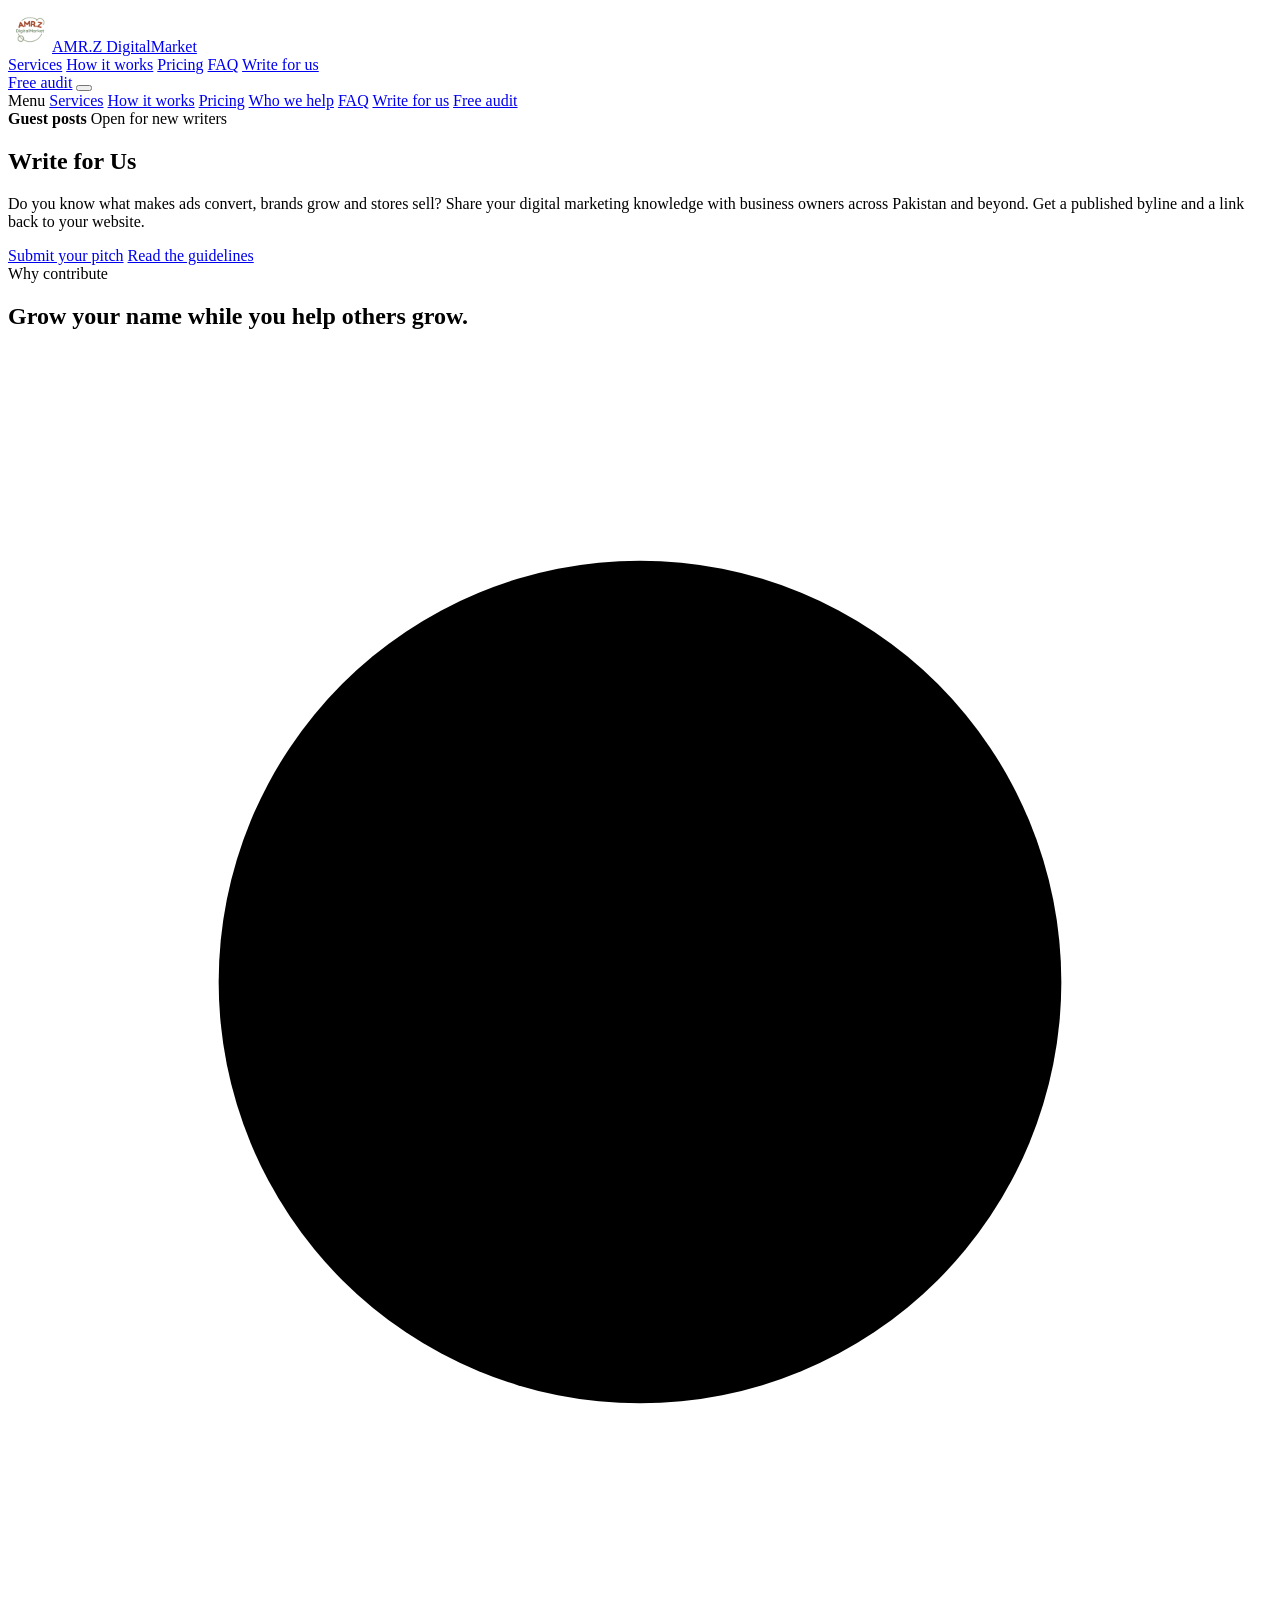
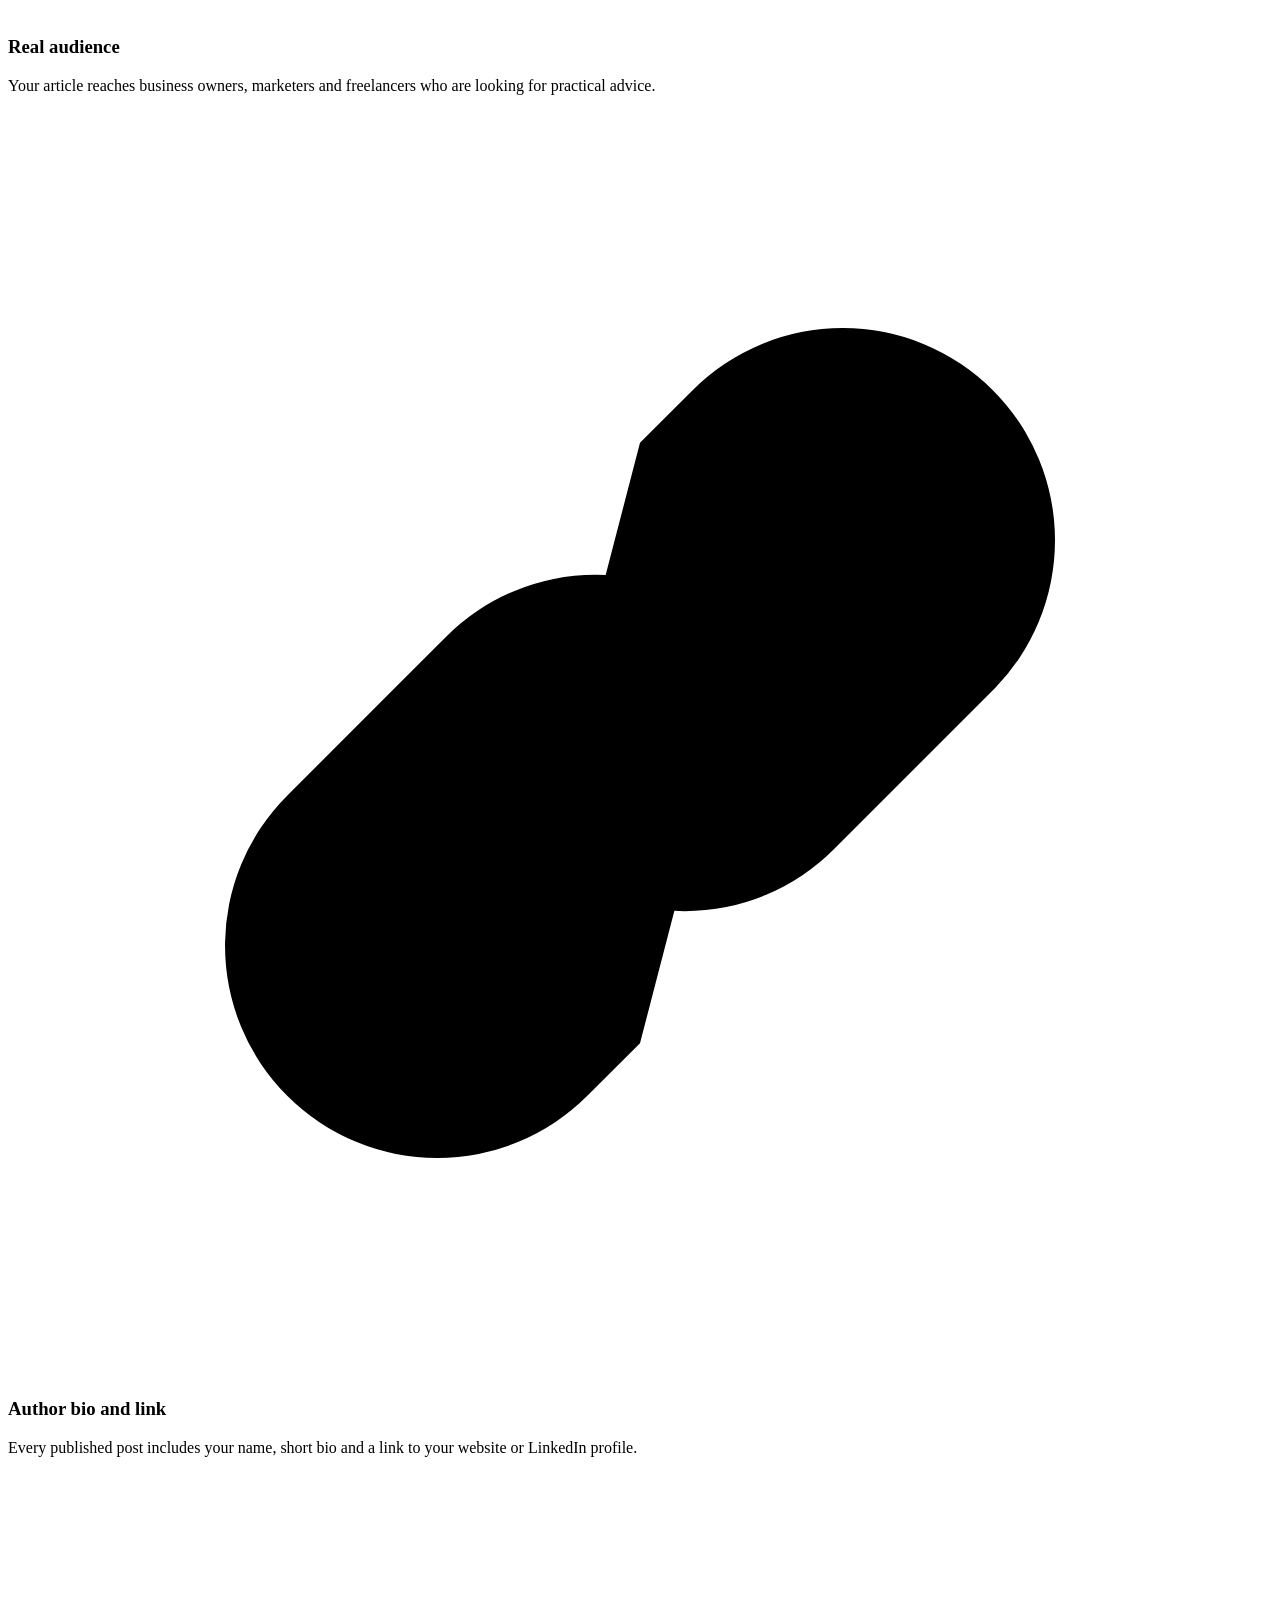
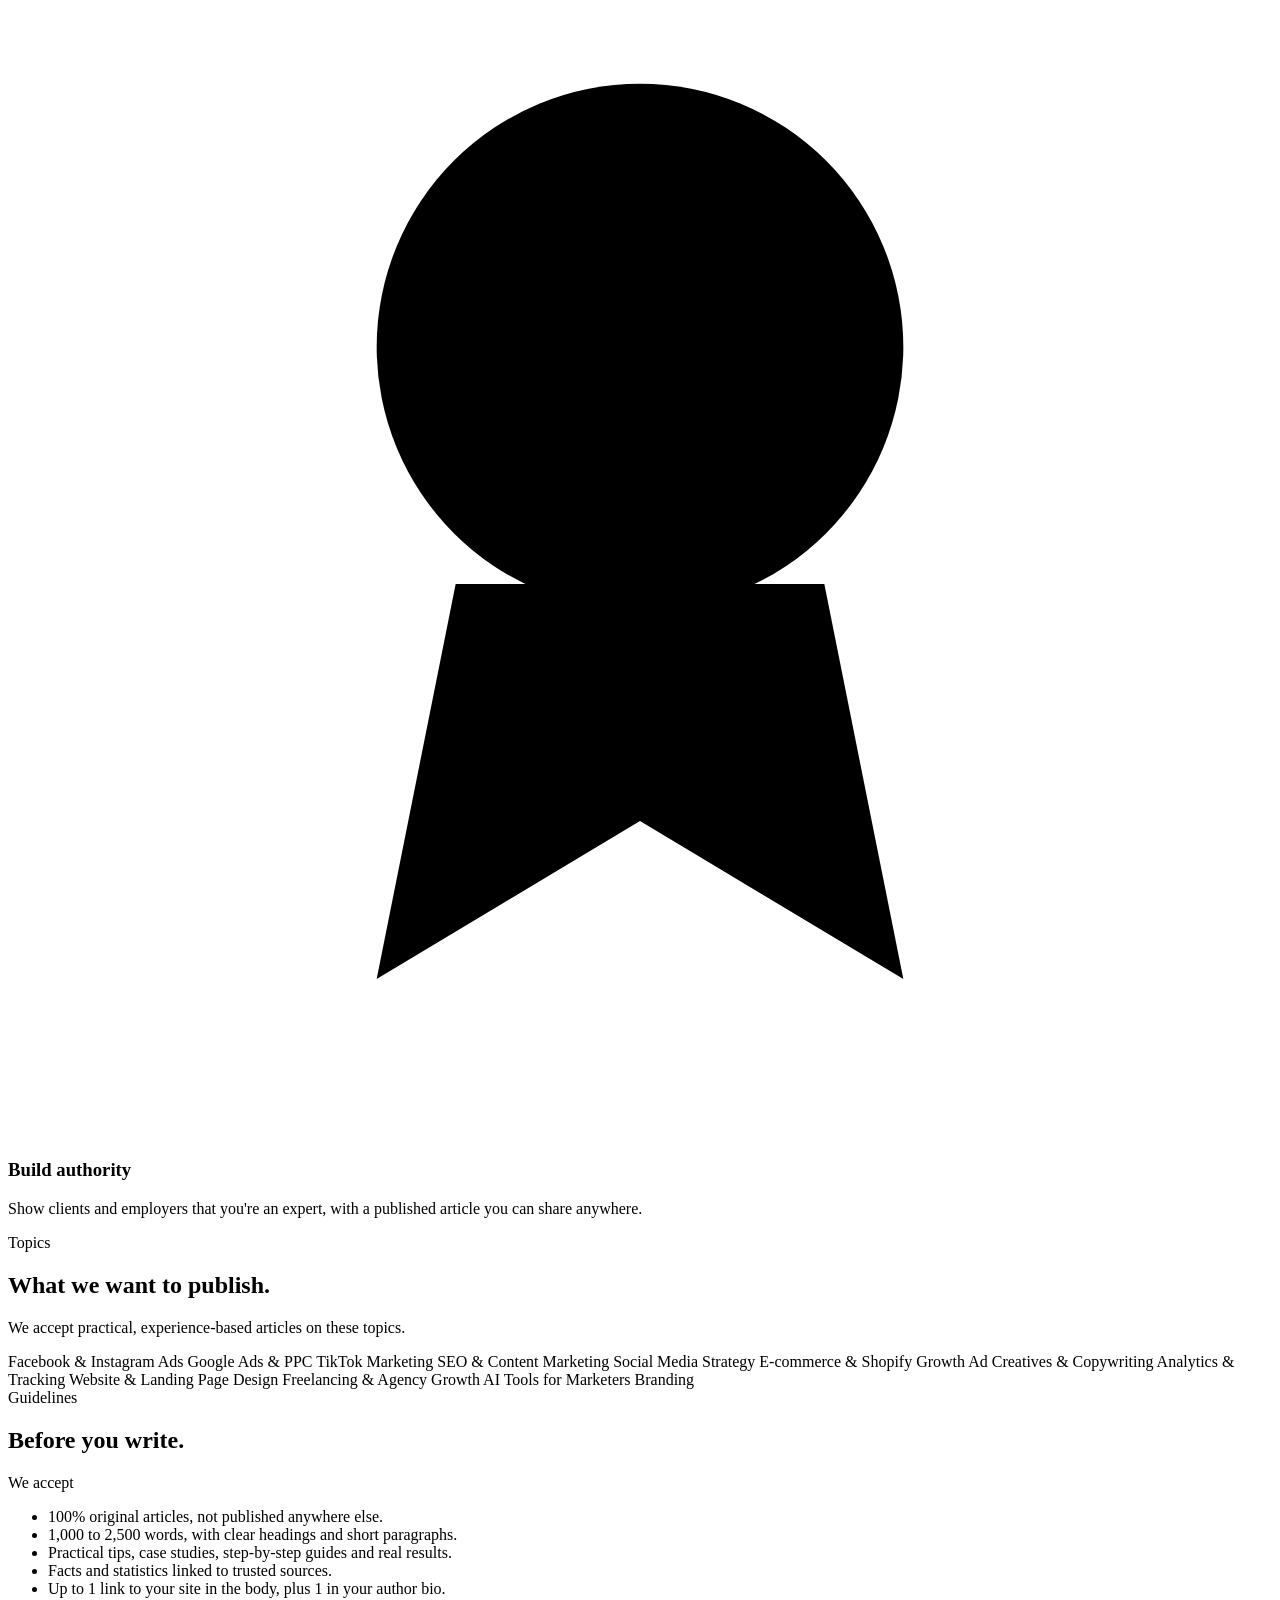
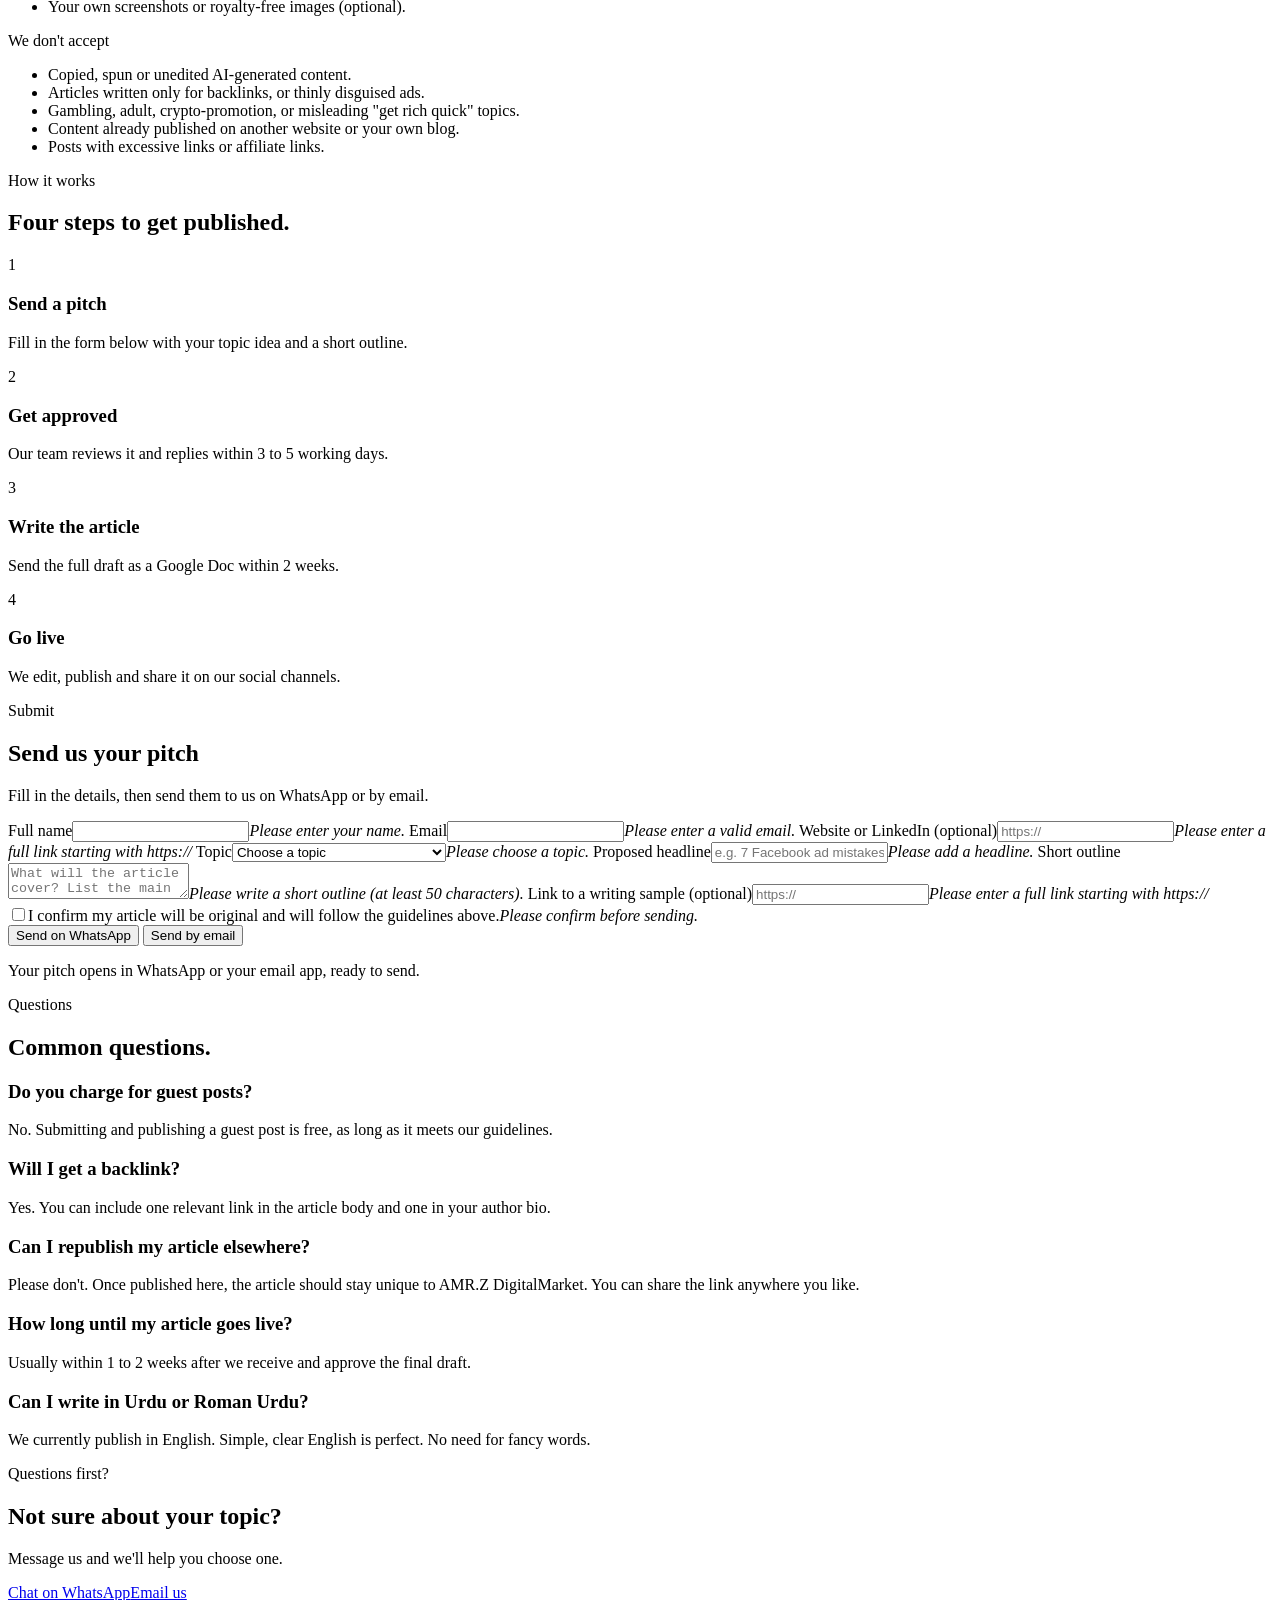
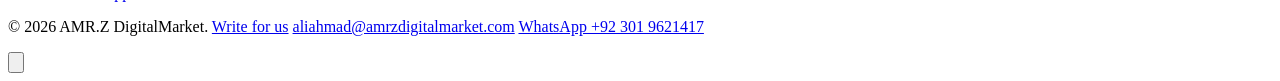
==== write-for-us.html @ a797d0cf "Add files via upload" ====
<!DOCTYPE html>
<!--
  Design: Celadon by TemplateMo (https://templatemo.com/tm-633-celadon), recoloured and adapted for AMR.Z DigitalMarket.
-->
<html lang="en">
    <head>
        <meta charset="UTF-8">
        <meta name="viewport" content="width=device-width, initial-scale=1">
        <title>Write for Us | AMR.Z DigitalMarket</title>
        <meta name="description" content="Write for AMR.Z DigitalMarket. Submit a guest post on digital marketing, Facebook and Instagram ads, Google Ads, TikTok, SEO and e-commerce growth.">
        <link rel="canonical" href="https://www.amrzdigitalmarket.com/write-for-us.html">
        <meta property="og:type" content="website">
        <meta property="og:title" content="Write for Us | AMR.Z DigitalMarket">
        <meta property="og:description" content="Write for AMR.Z DigitalMarket. Submit a guest post on digital marketing, Facebook and Instagram ads, Google Ads, TikTok, SEO and e-commerce growth.">
        <meta property="og:url" content="https://www.amrzdigitalmarket.com/write-for-us.html">
        <meta property="og:image" content="https://www.amrzdigitalmarket.com/logo.png">
        <meta name="twitter:card" content="summary_large_image">
        <link rel="icon" type="image/png" href="favicon.png">
        <link rel="apple-touch-icon" href="logo.png">
        <link rel="preconnect" href="https://fonts.googleapis.com">
        <link rel="preconnect" href="https://fonts.gstatic.com" crossorigin>
        <link href="https://fonts.googleapis.com/css2?family=Outfit:wght@200;300;400;500&family=Albert+Sans:wght@400;500;600&display=swap" rel="stylesheet">
        <link rel="stylesheet" href="css/style.css">
    </head>
    <body>
        <header class="top" id="top">
            <div class="shell bar">
                <a class="brand" href="index.html"><img class="logo" src="logo.png" alt="" width="44" height="44"><span>AMR.Z DigitalMarket</span></a>
                <nav class="nav">
                    <a href="index.html#features">Services</a>
                    <a href="index.html#how">How it works</a>
                    <a href="index.html#pricing">Pricing</a>
                    <a href="index.html#faq">FAQ</a>
                    <a href="write-for-us.html">Write for us</a>
                </nav>
                <a class="btn solid" href="https://wa.me/923019621417?text=Hi%20AMR.Z!%20I'd%20like%20a%20free%20audit." target="_blank" rel="noopener">Free audit</a>
                <button class="burger" id="burger" aria-label="Open menu" aria-expanded="false" aria-controls="drawer">
                    <span></span><span></span><span></span>
                </button>
            </div>
        </header>
        <div class="scrim" id="scrim"></div>
        <aside class="drawer" id="drawer" aria-label="Menu">
            <span class="dtag">Menu</span>
            <a href="index.html#features">Services</a>
            <a href="index.html#how">How it works</a>
            <a href="index.html#pricing">Pricing</a>
            <a href="index.html#stories">Who we help</a>
            <a href="index.html#faq">FAQ</a>
            <a href="write-for-us.html">Write for us</a>
            <a class="btn solid" href="https://wa.me/923019621417?text=Hi%20AMR.Z!%20I'd%20like%20a%20free%20audit." target="_blank" rel="noopener">Free audit</a>
        </aside>
        <main id="home">
            <!-- hero -->
            <section class="hero">
                <div class="shell">
                    <span class="pill rv"><b>Guest posts</b> Open for new writers</span>
                    <h1 class="rv d1">Write for Us</h1>
                    <p class="sub rv d2">Do you know what makes ads convert, brands grow and stores sell? Share your digital marketing knowledge with business owners across Pakistan and beyond. Get a published byline and a link back to your website.</p>
                    <div class="acts rv d3">
                        <a class="btn solid" href="#pitch">Submit your pitch</a>
                        <a class="btn" href="#guidelines">Read the guidelines</a>
                    </div>
                </div>
            </section>
            <!-- why -->
            <section class="pad-s">
                <div class="shell center">
                    <span class="eyebrow rv">Why contribute</span>
                    <h2 class="h2 rv">Grow your name while you help others grow.</h2>
                    <div class="whygrid">
                        <article class="whycard rv"><div class="tile t-jade"><svg viewBox="0 0 24 24"><circle cx="12" cy="12" r="8" /><circle cx="12" cy="12" r="4" /><circle cx="12" cy="12" r=".8" /></svg></div><h3>Real audience</h3><p>Your article reaches business owners, marketers and freelancers who are looking for practical advice.</p></article>
                        <article class="whycard rv d1"><div class="tile t-sky"><svg viewBox="0 0 24 24"><path d="M10 14a4 4 0 005.7 0l3-3a4 4 0 00-5.7-5.7l-1 1" /><path d="M14 10a4 4 0 00-5.7 0l-3 3A4 4 0 0011 18.7l1-1" /></svg></div><h3>Author bio and link</h3><p>Every published post includes your name, short bio and a link to your website or LinkedIn profile.</p></article>
                        <article class="whycard rv d2"><div class="tile t-coral"><svg viewBox="0 0 24 24"><circle cx="12" cy="9" r="5" /><path d="M8.5 13.5L7 21l5-3 5 3-1.5-7.5" /></svg></div><h3>Build authority</h3><p>Show clients and employers that you're an expert, with a published article you can share anywhere.</p></article>
                    </div>
                </div>
            </section>
            <!-- topics -->
            <section class="pad-s">
                <div class="shell center">
                    <span class="eyebrow rv">Topics</span>
                    <h2 class="h2 rv">What we want to publish.</h2>
                    <p class="lede rv d1">We accept practical, experience-based articles on these topics.</p>
                    <div class="chips rv d1">
                        <span class="chip"><i style="background:var(--jade)"></i>Facebook &amp; Instagram Ads</span>
                        <span class="chip"><i style="background:var(--sky)"></i>Google Ads &amp; PPC</span>
                        <span class="chip"><i style="background:var(--coral)"></i>TikTok Marketing</span>
                        <span class="chip"><i style="background:var(--jade)"></i>SEO &amp; Content Marketing</span>
                        <span class="chip"><i style="background:var(--sky)"></i>Social Media Strategy</span>
                        <span class="chip"><i style="background:var(--coral)"></i>E-commerce &amp; Shopify Growth</span>
                        <span class="chip"><i style="background:var(--jade)"></i>Ad Creatives &amp; Copywriting</span>
                        <span class="chip"><i style="background:var(--sky)"></i>Analytics &amp; Tracking</span>
                        <span class="chip"><i style="background:var(--coral)"></i>Website &amp; Landing Page Design</span>
                        <span class="chip"><i style="background:var(--jade)"></i>Freelancing &amp; Agency Growth</span>
                        <span class="chip"><i style="background:var(--sky)"></i>AI Tools for Marketers</span>
                        <span class="chip"><i style="background:var(--coral)"></i>Branding</span>
                    </div>
                </div>
            </section>
            <!-- guidelines -->
            <section class="pad" id="guidelines">
                <div class="shell center">
                    <span class="eyebrow rv">Guidelines</span>
                    <h2 class="h2 rv">Before you write.</h2>
                </div>
                <div class="shell">
                    <div class="twocol">
                        <article class="plan hot rv">
                            <span class="tag">We accept</span>
                            <ul class="feat">
                                <li><i></i>100% original articles, not published anywhere else.</li>
                                <li><i></i>1,000 to 2,500 words, with clear headings and short paragraphs.</li>
                                <li><i></i>Practical tips, case studies, step-by-step guides and real results.</li>
                                <li><i></i>Facts and statistics linked to trusted sources.</li>
                                <li><i></i>Up to 1 link to your site in the body, plus 1 in your author bio.</li>
                                <li><i></i>Your own screenshots or royalty-free images (optional).</li>
                            </ul>
                        </article>
                        <article class="plan rv d1">
                            <span class="tag">We don't accept</span>
                            <ul class="feat no">
                                <li><i></i>Copied, spun or unedited AI-generated content.</li>
                                <li><i></i>Articles written only for backlinks, or thinly disguised ads.</li>
                                <li><i></i>Gambling, adult, crypto-promotion, or misleading "get rich quick" topics.</li>
                                <li><i></i>Content already published on another website or your own blog.</li>
                                <li><i></i>Posts with excessive links or affiliate links.</li>
                            </ul>
                        </article>
                    </div>
                </div>
            </section>
            <!-- how -->
            <section class="pad" id="how">
                <div class="shell center">
                    <span class="eyebrow rv">How it works</span>
                    <h2 class="h2 rv">Four steps to get published.</h2>
                </div>
                <div class="shell">
                    <div class="track">
                        <div class="step rv">
                            <div class="disc">1</div>
                            <h3>Send a pitch</h3>
                            <p>Fill in the form below with your topic idea and a short outline.</p>
                        </div>
                        <div class="step rv d1">
                            <div class="disc">2</div>
                            <h3>Get approved</h3>
                            <p>Our team reviews it and replies within 3 to 5 working days.</p>
                        </div>
                        <div class="step rv d2">
                            <div class="disc">3</div>
                            <h3>Write the article</h3>
                            <p>Send the full draft as a Google Doc within 2 weeks.</p>
                        </div>
                        <div class="step rv d3">
                            <div class="disc">4</div>
                            <h3>Go live</h3>
                            <p>We edit, publish and share it on our social channels.</p>
                        </div>
                    </div>
                </div>
            </section>
            <!-- pitch form -->
            <section class="pad" id="pitch">
                <div class="shell">
                    <div class="close-plate pitch rv">
                        <span class="eyebrow">Submit</span>
                        <h2>Send us your pitch</h2>
                        <p class="lede" style="margin-left:auto;margin-right:auto">Fill in the details, then send them to us on WhatsApp or by email.</p>
                        <form id="pitchForm" novalidate>
                            <div class="fgrid">
                            <label class="fld"><span>Full name</span><input class="field" id="p-name" type="text" data-field="Name" required autocomplete="name"><em class="err">Please enter your name.</em></label>
                            <label class="fld"><span>Email</span><input class="field" id="p-email" type="email" data-field="Email" required autocomplete="email"><em class="err">Please enter a valid email.</em></label>
                            <label class="fld"><span>Website or LinkedIn (optional)</span><input class="field" id="p-site" type="url" data-field="Website" placeholder="https://"><em class="err">Please enter a full link starting with https://</em></label>
                            <label class="fld"><span>Topic</span><select class="field" id="p-topic" data-field="Topic" required><option value="">Choose a topic</option><option>Facebook &amp; Instagram Ads</option><option>Google Ads &amp; PPC</option><option>TikTok Marketing</option><option>SEO &amp; Content Marketing</option><option>Social Media Strategy</option><option>E-commerce &amp; Shopify Growth</option><option>Ad Creatives &amp; Copywriting</option><option>Analytics &amp; Tracking</option><option>Website &amp; Landing Page Design</option><option>Freelancing &amp; Agency Growth</option><option>AI Tools for Marketers</option><option>Branding</option><option>Other</option></select><em class="err">Please choose a topic.</em></label>
                            <label class="fld full"><span>Proposed headline</span><input class="field" id="p-title" type="text" data-field="Headline" required placeholder="e.g. 7 Facebook ad mistakes that waste your budget"><em class="err">Please add a headline.</em></label>
                            <label class="fld full"><span>Short outline</span><textarea class="field" id="p-outline" data-field="Outline" required minlength="50" placeholder="What will the article cover? List the main points readers will learn."></textarea><em class="err">Please write a short outline (at least 50 characters).</em></label>
                            <label class="fld full"><span>Link to a writing sample (optional)</span><input class="field" id="p-sample" type="url" data-field="Writing sample" placeholder="https://"><em class="err">Please enter a full link starting with https://</em></label>
                            <div class="fld agree full"><label><input type="checkbox" id="p-agree" required><span class="t">I confirm my article will be original and will follow the guidelines above.</span></label><em class="err">Please confirm before sending.</em></div>
                            </div>
                            <div class="acts">
                                <button class="btn solid" type="submit" data-via="whatsapp">Send on WhatsApp</button>
                                <button class="btn" type="submit" data-via="email">Send by email</button>
                            </div>
                            <p class="note">Your pitch opens in WhatsApp or your email app, ready to send.</p>
                        </form>
                    </div>
                </div>
            </section>
            <!-- faq -->
            <section class="pad" id="faq">
                <div class="shell center">
                    <span class="eyebrow rv">Questions</span>
                    <h2 class="h2 rv">Common questions.</h2>
                </div>
                <div class="shell">
                    <div class="faq">
                        <div class="q rv" role="button" tabindex="0" aria-expanded="false">
                            <div class="qh"><h3>Do you charge for guest posts?</h3><span class="plus"></span></div>
                            <div class="qb"><div><p>No. Submitting and publishing a guest post is free, as long as it meets our guidelines.</p></div></div>
                        </div>
                        <div class="q rv" role="button" tabindex="0" aria-expanded="false">
                            <div class="qh"><h3>Will I get a backlink?</h3><span class="plus"></span></div>
                            <div class="qb"><div><p>Yes. You can include one relevant link in the article body and one in your author bio.</p></div></div>
                        </div>
                        <div class="q rv" role="button" tabindex="0" aria-expanded="false">
                            <div class="qh"><h3>Can I republish my article elsewhere?</h3><span class="plus"></span></div>
                            <div class="qb"><div><p>Please don't. Once published here, the article should stay unique to AMR.Z DigitalMarket. You can share the link anywhere you like.</p></div></div>
                        </div>
                        <div class="q rv" role="button" tabindex="0" aria-expanded="false">
                            <div class="qh"><h3>How long until my article goes live?</h3><span class="plus"></span></div>
                            <div class="qb"><div><p>Usually within 1 to 2 weeks after we receive and approve the final draft.</p></div></div>
                        </div>
                        <div class="q rv" role="button" tabindex="0" aria-expanded="false">
                            <div class="qh"><h3>Can I write in Urdu or Roman Urdu?</h3><span class="plus"></span></div>
                            <div class="qb"><div><p>We currently publish in English. Simple, clear English is perfect. No need for fancy words.</p></div></div>
                        </div>
                    </div>
                </div>
            </section>
            <section class="pad" id="start">
                <div class="shell">
                    <div class="close-plate gradplate rv">
                        <span class="eyebrow">Questions first?</span>
                        <h2>Not sure about your topic?</h2>
                        <p class="lede">Message us and we'll help you choose one.</p>
                        <div class="acts"><a class="btn" href="https://wa.me/923019621417?text=Hi%20AMR.Z!%20I%20have%20a%20question%20about%20writing%20a%20guest%20post." target="_blank" rel="noopener">Chat on WhatsApp</a><a class="btn" href="mailto:aliahmad@amrzdigitalmarket.com">Email us</a></div>
                    </div>
                </div>
            </section>
        </main>
        <footer class="foot">
            <div class="shell">
                <div class="footbar">
                    <p>&copy; 2026 AMR.Z DigitalMarket. <a href="write-for-us.html">Write for us</a> <a href="mailto:aliahmad@amrzdigitalmarket.com">aliahmad@amrzdigitalmarket.com</a> <a href="https://wa.me/923019621417" target="_blank" rel="noopener">WhatsApp +92 301 9621417</a></p>
                </div>
            </div>
        </footer>
        <button class="up" id="up" aria-label="Back to top">
            <svg viewBox="0 0 24 24"><path d="M12 19V6M6 12l6-6 6 6" /></svg>
        </button>
        <script src="js/script.js"></script>
        <script src="js/pitch.js"></script>
    </body>
</html>
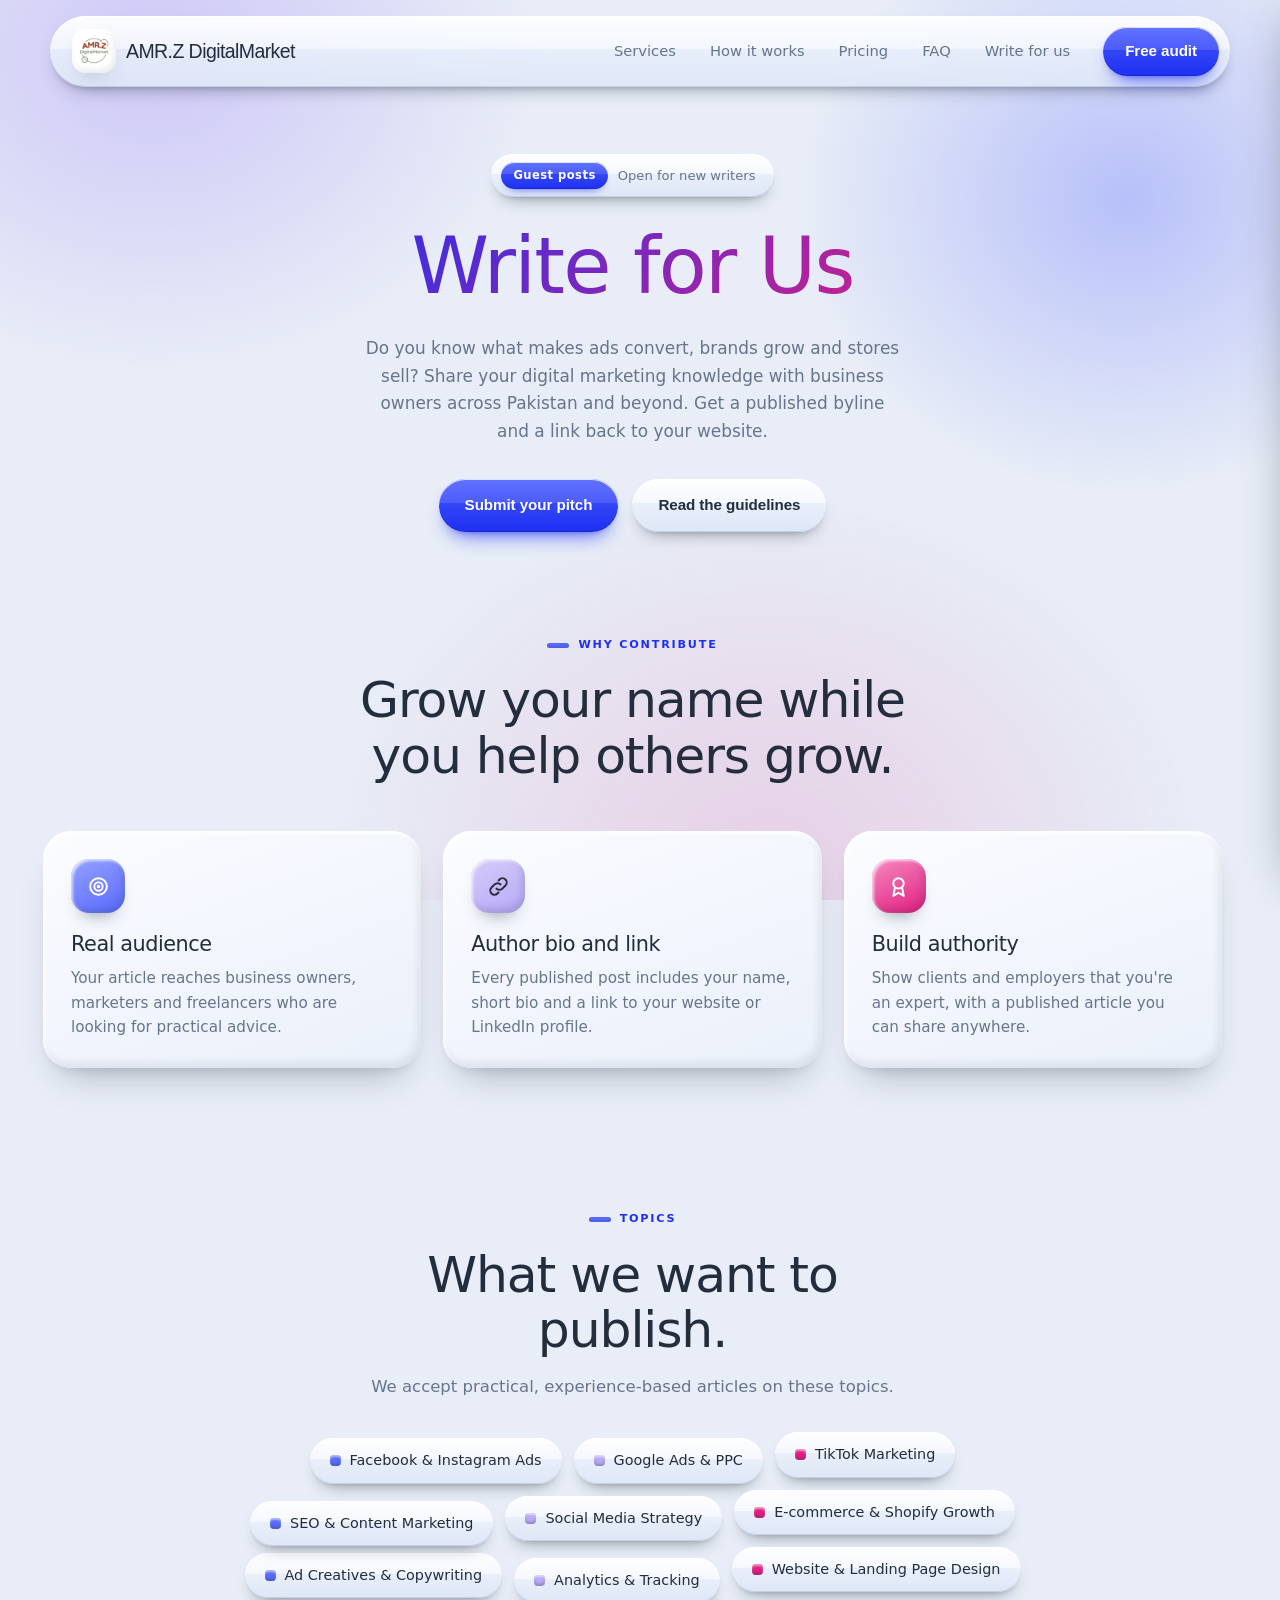
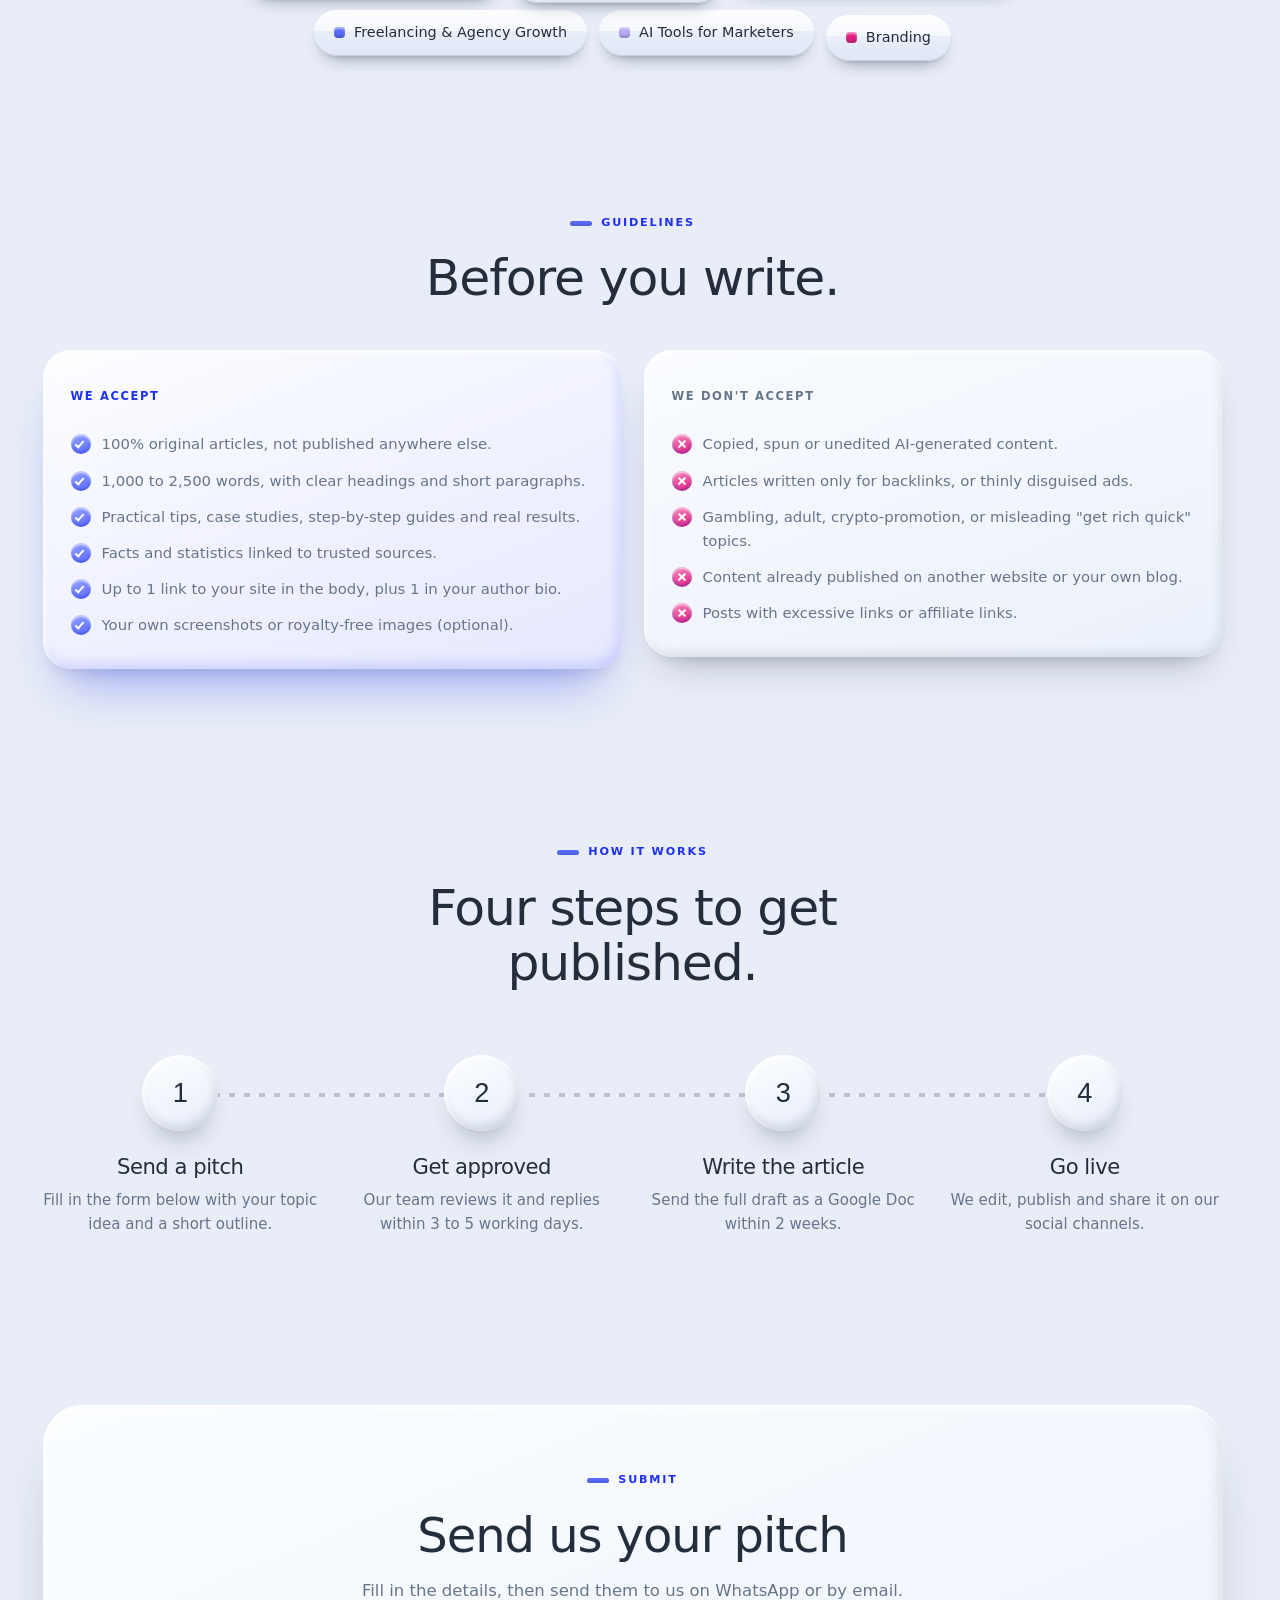
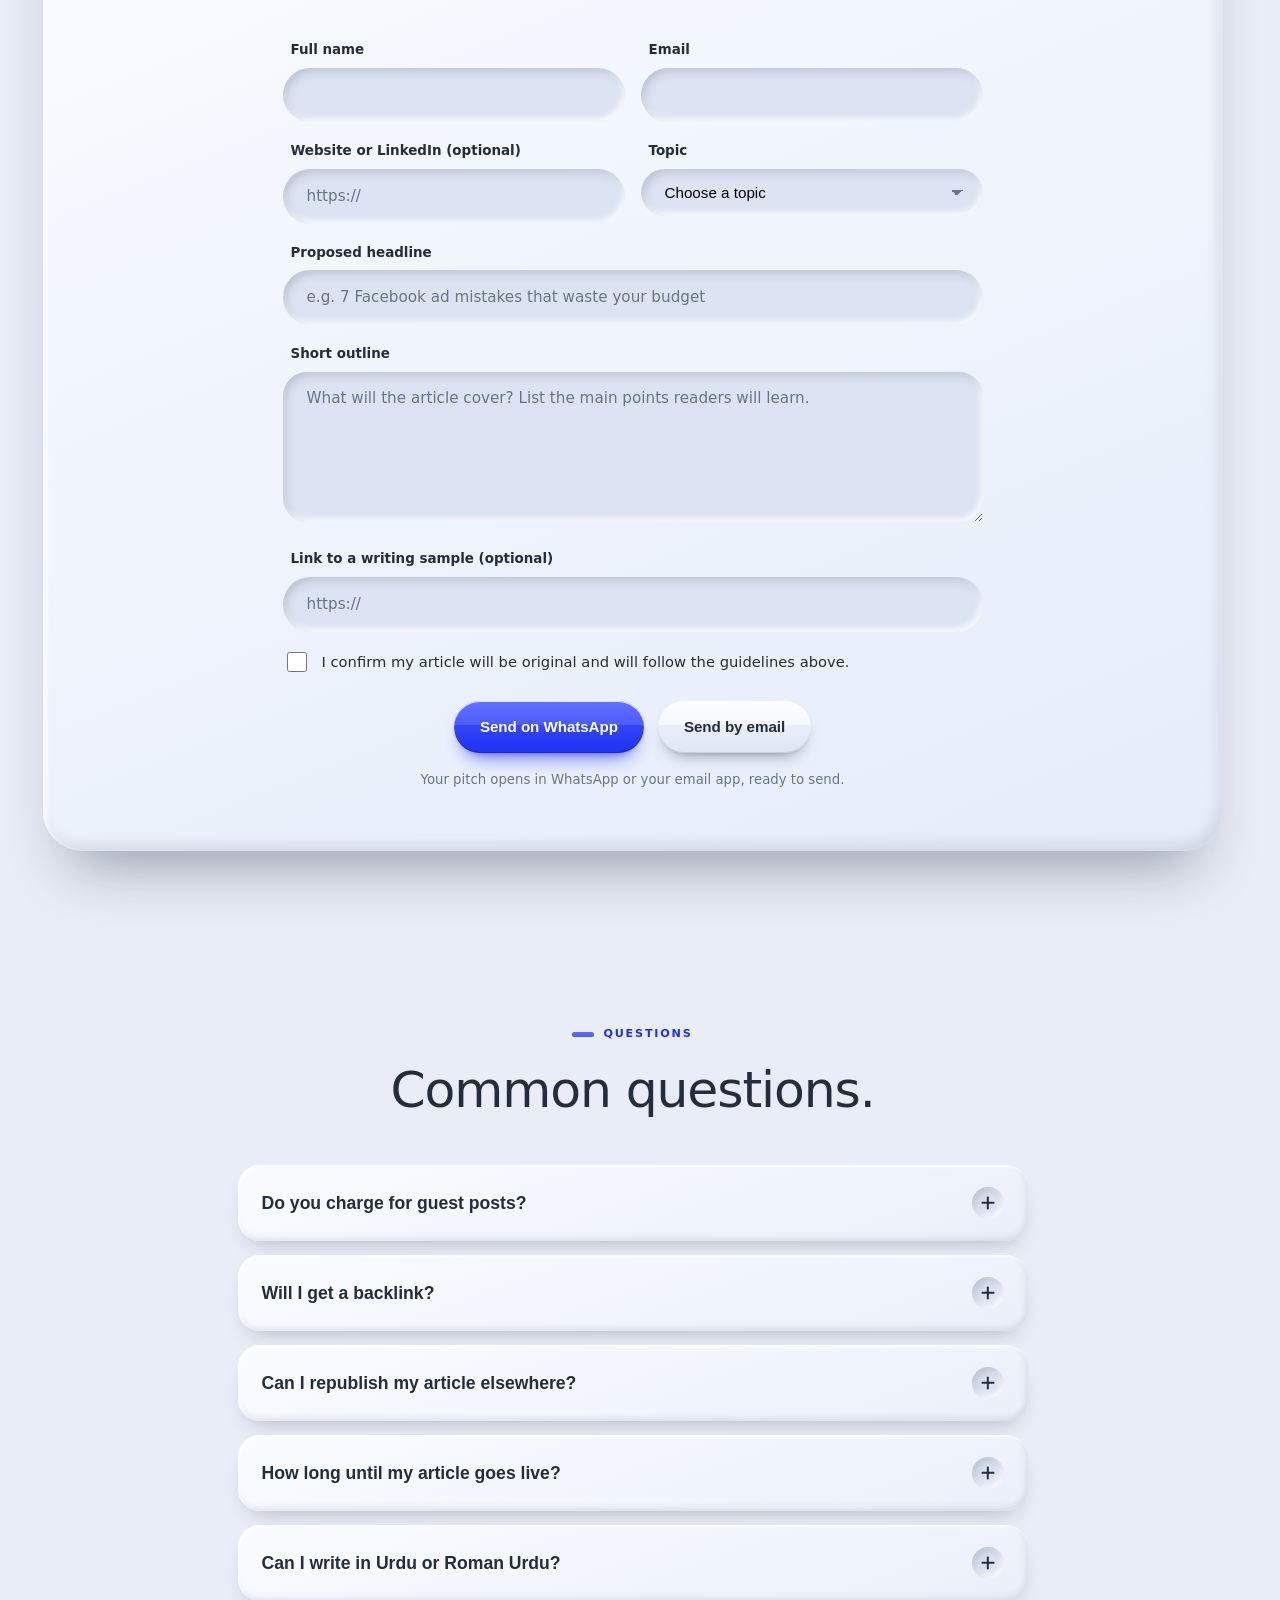
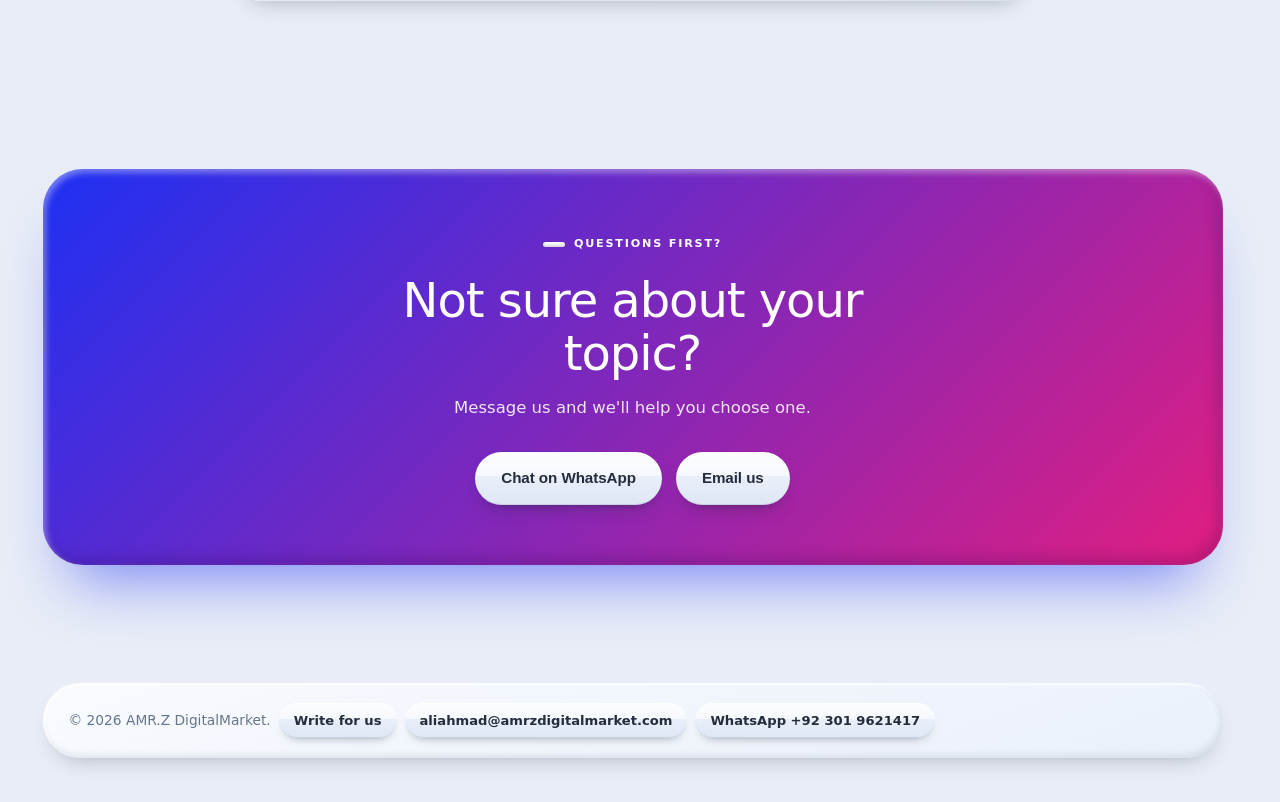
==== commit 25558c92: "Add files via upload" ====
--- a/write-for-us.html
+++ b/write-for-us.html
@@ -20,7 +20,7 @@
         <link rel="preconnect" href="https://fonts.googleapis.com">
         <link rel="preconnect" href="https://fonts.gstatic.com" crossorigin>
         <link href="https://fonts.googleapis.com/css2?family=Outfit:wght@200;300;400;500&family=Albert+Sans:wght@400;500;600&display=swap" rel="stylesheet">
-        <link rel="stylesheet" href="css/style.css">
+        <link rel="stylesheet" href="style.css">
     </head>
     <body>
         <header class="top" id="top">
@@ -239,7 +239,7 @@
         <button class="up" id="up" aria-label="Back to top">
             <svg viewBox="0 0 24 24"><path d="M12 19V6M6 12l6-6 6 6" /></svg>
         </button>
-        <script src="js/script.js"></script>
-        <script src="js/pitch.js"></script>
+        <script src="script.js"></script>
+        <script src="pitch.js"></script>
     </body>
 </html>
--- a/style.css
+++ b/style.css
@@ -0,0 +1,2070 @@
+/*
+  Celadon Template
+  https://templatemo.com/tm-633-celadon
+*/
+
+/* ---------- reset ---------- */
+*,
+*::before,
+*::after {
+    box-sizing: border-box
+}
+
+html {
+    -webkit-text-size-adjust: 100%;
+    text-size-adjust: 100%;
+    scroll-behavior: smooth;
+    scroll-padding-top: calc(var(--bar) + 22px);
+    scrollbar-gutter: stable
+}
+
+body {
+    margin: 0
+}
+
+img {
+    max-width: 100%;
+    display: block
+}
+
+button,
+input {
+    font: inherit;
+    color: inherit
+}
+
+/* ---------- tokens ---------- */
+:root {
+    --canvas: #E8EDF7;
+    --plate: #F3F6FD;
+    --plate-2: #EAF0FA;
+    --sunk: #DCE4F3;
+    --ink: #232D3C;
+    --ink-2: #67758B;
+    --jade: #5A6BFF;
+    --jade-ink: #1E30F3;
+    --coral: #E21E80;
+    --sky: #B8A9F7;
+    --line: rgba(35, 45, 60, .09);
+    --bar: 92px;
+    --r: 28px;
+    --r-sm: 18px;
+    --shell: 1180px;
+    --ease: cubic-bezier(.19, .86, .22, 1);
+    --clay: 0 22px 38px -20px rgba(35, 45, 60, .36), 0 8px 16px -10px rgba(35, 45, 60, .18), inset 2px 3px 4px 0 rgba(255, 255, 255, .95), inset -3px -5px 9px 0 rgba(35, 45, 60, .09);
+    --clay-sm: 0 12px 22px -13px rgba(35, 45, 60, .34), inset 2px 2px 3px 0 rgba(255, 255, 255, .92), inset -2px -3px 6px 0 rgba(35, 45, 60, .10);
+    --well: inset 4px 5px 11px -3px rgba(35, 45, 60, .22), inset -2px -3px 6px 0 rgba(255, 255, 255, .9);
+    /* flat gloss set, hard stop at 46 percent with a bright top lip */
+    --gloss: linear-gradient(180deg, #FEFEFF 0%, #F5F8FD 46%, #E9EFFA 46.01%, #DEE7F6 100%);
+    /* plate scale gloss, the same step but far gentler so it reads as sheen on a big surface */
+    --gloss-plate: linear-gradient(180deg, #FDFEFF 0%, #F7F9FE 46%, #F1F5FC 46.01%, #EAF0F9 100%);
+    --gloss-down: linear-gradient(180deg, #E1E9F6 0%, #EAF0FA 54%, #F5F8FD 54.01%, #FCFDFF 100%);
+    --gloss-jade: linear-gradient(180deg, #6272FF 0%, #4B5CFB 46%, #3447F6 46.01%, #1E30F3 100%);
+    --gloss-jade-down: linear-gradient(180deg, #1827D6 0%, #2538EE 54%, #5668FF 54.01%, #7A89FF 100%);
+    --lip: inset 0 1px 0 0 rgba(255, 255, 255, 1), inset 0 -1px 0 0 rgba(35, 45, 60, .12);
+    --lip-jade: inset 0 1px 0 0 rgba(255, 255, 255, .8), inset 0 -1px 0 0 rgba(16, 24, 140, .4);
+    --lift: 0 10px 18px -11px rgba(35, 45, 60, .6), 0 2px 4px -2px rgba(35, 45, 60, .16);
+    --lift-hi: 0 20px 30px -15px rgba(35, 45, 60, .6), 0 5px 9px -4px rgba(35, 45, 60, .2);
+    --lift-jade: 0 12px 20px -11px rgba(30, 48, 243, .9), 0 2px 4px -2px rgba(30, 48, 243, .3);
+    --lift-jade-hi: 0 22px 32px -15px rgba(30, 48, 243, .95), 0 5px 9px -4px rgba(30, 48, 243, .38);
+    --sheen: linear-gradient(100deg, rgba(255, 255, 255, 0) 36%, rgba(255, 255, 255, .92) 48%, rgba(255, 255, 255, 0) 61%);
+    --sheen-soft: linear-gradient(100deg, rgba(255, 255, 255, 0) 36%, rgba(255, 255, 255, .55) 48%, rgba(255, 255, 255, 0) 61%);
+    --sink: 0 1px 2px -1px rgba(35, 45, 60, .3), inset 0 2px 5px 0 rgba(35, 45, 60, .2);
+}
+
+body {
+    background: var(--canvas);
+    color: var(--ink);
+    font-family: 'Albert Sans', system-ui, sans-serif;
+    font-size: 16.5px;
+    line-height: 1.62;
+    -webkit-font-smoothing: antialiased;
+    overflow-x: hidden;
+}
+
+/* soft ambient blooms so the canvas is not a flat fill */
+body::before {
+    content: "";
+    position: fixed;
+    inset: 0;
+    pointer-events: none;
+    z-index: 0;
+    background:
+        radial-gradient(48vw 40vw at 12% 6%, rgba(184, 169, 247, .55), transparent 62%),
+        radial-gradient(40vw 36vw at 88% 22%, rgba(90, 107, 255, .34), transparent 64%),
+        radial-gradient(52vw 44vw at 60% 96%, rgba(226, 30, 128, .14), transparent 66%);
+}
+
+h1,
+h2,
+h3,
+h4 {
+    font-family: 'Outfit', system-ui, sans-serif;
+    font-weight: 300;
+    letter-spacing: -.022em;
+    margin: 0;
+    line-height: 1.1
+}
+
+p {
+    margin: 0
+}
+
+a {
+    color: inherit
+}
+
+.shell {
+    width: min(var(--shell), calc(100vw - 44px));
+    margin: 0 auto;
+    position: relative;
+    z-index: 1;
+    min-width: 0
+}
+
+section {
+    position: relative;
+    z-index: 1
+}
+
+.pad {
+    padding: 84px 0
+}
+
+.pad-s {
+    padding: 68px 0
+}
+
+.eyebrow {
+    font-size: .7rem;
+    font-weight: 600;
+    letter-spacing: .16em;
+    text-transform: uppercase;
+    color: var(--jade-ink);
+    display: inline-flex;
+    align-items: center;
+    gap: 9px;
+}
+
+.eyebrow::before {
+    content: "";
+    width: 22px;
+    height: 5px;
+    border-radius: 99px;
+    background: var(--jade);
+    box-shadow: inset 0 -2px 3px rgba(35, 45, 60, .2)
+}
+
+.h2 {
+    font-size: clamp(2rem, 4.2vw, 3.15rem);
+    max-width: 19ch;
+    margin: 16px 0 0
+}
+
+.lede {
+    color: var(--ink-2);
+    max-width: 52ch;
+    margin-top: 16px
+}
+
+.center {
+    text-align: center
+}
+
+.center .h2,
+.center .lede {
+    margin-left: auto;
+    margin-right: auto
+}
+
+.center .h2 {
+    max-width: 17ch
+}
+
+/* ---------- clay primitives ---------- */
+.clay {
+    background: linear-gradient(160deg, #FAFCFF, var(--plate) 46%, var(--plate-2));
+    border-radius: var(--r);
+    box-shadow: var(--clay)
+}
+
+.well {
+    background: var(--sunk);
+    border-radius: 99px;
+    box-shadow: var(--well)
+}
+
+.btn {
+    position: relative;
+    display: inline-flex;
+    align-items: center;
+    justify-content: center;
+    gap: 9px;
+    padding: 14px 26px;
+    border: 0;
+    border-radius: 99px;
+    cursor: pointer;
+    text-decoration: none;
+    font-family: 'Albert Sans', sans-serif;
+    font-size: .95rem;
+    font-weight: 600;
+    letter-spacing: -.005em;
+    background-image: var(--sheen), var(--gloss);
+    background-size: 240% 100%, 100% 100%;
+    background-position: -135% 0, 0 0;
+    background-repeat: no-repeat;
+    color: var(--ink);
+    box-shadow: var(--lift), var(--lip);
+    /* background-position holds at 0s so the sheen never runs backwards on mouse out */
+    transition: box-shadow .24s var(--ease), transform .24s var(--ease), background-image .16s linear, background-position 0s;
+}
+
+.btn:hover {
+    transform: translateY(-3px);
+    box-shadow: var(--lift-hi), var(--lip);
+    background-position: 135% 0, 0 0;
+    transition: box-shadow .24s var(--ease), transform .24s var(--ease), background-position .85s var(--ease);
+}
+
+.btn:active {
+    transform: translateY(1px);
+    background-image: var(--sheen), var(--gloss-down);
+    box-shadow: var(--sink)
+}
+
+.btn:focus-visible {
+    outline: 3px solid var(--jade-ink);
+    outline-offset: 3px
+}
+
+.btn.solid {
+    background-image: var(--sheen-soft), var(--gloss-jade);
+    color: #FFFFFF;
+    box-shadow: var(--lift-jade), var(--lip-jade);
+}
+
+.btn.solid:hover {
+    box-shadow: var(--lift-jade-hi), var(--lip-jade)
+}
+
+.btn.solid:active {
+    background-image: var(--sheen-soft), var(--gloss-jade-down);
+    box-shadow: 0 1px 2px -1px rgba(20, 32, 170, .4), inset 0 2px 6px 0 rgba(14, 24, 120, .34)
+}
+
+.btn.wide {
+    width: 100%
+}
+
+@media (hover:none) {
+    .btn:hover {
+        transform: none;
+        background-position: -135% 0, 0 0
+    }
+}
+
+/* ---------- header ---------- */
+.top {
+    position: fixed;
+    top: 16px;
+    left: 0;
+    right: 0;
+    z-index: 60
+}
+
+.bar {
+    display: flex;
+    align-items: center;
+    gap: 18px;
+    padding: 11px 11px 11px 22px;
+    border-radius: 99px;
+    background: linear-gradient(180deg, rgba(254, 254, 255, .94) 0%, rgba(244, 247, 253, .92) 46%, rgba(232, 238, 250, .9) 46.01%, rgba(222, 231, 246, .9) 100%);
+    -webkit-backdrop-filter: blur(14px);
+    backdrop-filter: blur(14px);
+    box-shadow: var(--lift), var(--lip);
+    transition: box-shadow .3s var(--ease), transform .3s var(--ease);
+}
+
+.top.stuck .bar {
+    box-shadow: 0 18px 28px -16px rgba(35, 45, 60, .55), 0 3px 5px -2px rgba(35, 45, 60, .16), var(--lip)
+}
+
+.brand {
+    display: flex;
+    align-items: center;
+    gap: 10px;
+    text-decoration: none;
+    font-family: 'Outfit', sans-serif;
+    font-size: 1.22rem;
+    font-weight: 500;
+    letter-spacing: -.03em
+}
+
+.mark {
+    width: 30px;
+    height: 30px;
+    border-radius: 11px;
+    flex: 0 0 auto;
+    background: linear-gradient(155deg, #8996FF, var(--jade) 55%, #2D40F5);
+    box-shadow: 0 8px 14px -8px rgba(30, 48, 243, .8), inset 1px 2px 3px rgba(255, 255, 255, .75), inset -2px -3px 5px rgba(20, 32, 170, .28);
+    position: relative
+}
+
+.mark::after {
+    content: "";
+    position: absolute;
+    left: 50%;
+    top: 52%;
+    width: 11px;
+    height: 11px;
+    transform: translate(-50%, -50%);
+    border-radius: 99px 99px 99px 3px;
+    background: rgba(18, 25, 100, .55);
+    box-shadow: inset 0 1px 2px rgba(255, 255, 255, .35)
+}
+
+.nav {
+    display: flex;
+    align-items: center;
+    gap: 4px;
+    margin-left: auto
+}
+
+.nav a {
+    position: relative;
+    text-decoration: none;
+    font-size: .92rem;
+    font-weight: 500;
+    color: var(--ink-2);
+    padding: 9px 15px;
+    border-radius: 99px;
+    transition: color .2s, box-shadow .25s var(--ease), background .25s;
+}
+
+.nav a:hover {
+    color: var(--ink);
+    background: rgba(220, 228, 243, .7);
+    box-shadow: var(--well)
+}
+
+.nav a:focus-visible {
+    outline: 3px solid var(--jade-ink);
+    outline-offset: 2px
+}
+
+.top .btn {
+    padding: 12px 22px
+}
+
+.burger {
+    display: none;
+    width: 44px;
+    height: 44px;
+    border: 0;
+    border-radius: 99px;
+    cursor: pointer;
+    background: var(--gloss);
+    box-shadow: var(--lift), var(--lip);
+    position: relative;
+    transition: box-shadow .18s var(--ease), background .18s linear
+}
+
+.burger:active {
+    background: var(--gloss-down);
+    box-shadow: var(--sink)
+}
+
+.burger span {
+    position: absolute;
+    left: 13px;
+    width: 18px;
+    height: 2.5px;
+    border-radius: 99px;
+    background: var(--ink);
+    transition: transform .3s var(--ease), opacity .2s
+}
+
+.burger span:nth-child(1) {
+    top: 16px
+}
+
+.burger span:nth-child(2) {
+    top: 21.5px
+}
+
+.burger span:nth-child(3) {
+    top: 27px
+}
+
+.burger[aria-expanded="true"] span:nth-child(1) {
+    transform: translateY(5.5px) rotate(45deg)
+}
+
+.burger[aria-expanded="true"] span:nth-child(2) {
+    opacity: 0
+}
+
+.burger[aria-expanded="true"] span:nth-child(3) {
+    transform: translateY(-5.5px) rotate(-45deg)
+}
+
+/* ---------- drawer, kept outside the header so it sizes against the viewport ---------- */
+.scrim {
+    position: fixed;
+    inset: 0;
+    z-index: 70;
+    background: rgba(35, 45, 60, .32);
+    opacity: 0;
+    visibility: hidden;
+    transition: opacity .3s, visibility 0s .3s
+}
+
+.scrim.on {
+    opacity: 1;
+    visibility: visible;
+    transition: opacity .3s
+}
+
+.drawer {
+    position: fixed;
+    top: 0;
+    right: 0;
+    z-index: 80;
+    width: min(360px, 86vw);
+    height: 100vh;
+    height: 100dvh;
+    padding: 80px 26px;
+    overflow-y: auto;
+    overscroll-behavior: contain;
+    background: linear-gradient(170deg, #F7FAFF, var(--plate) 40%, var(--plate-2));
+    box-shadow: -26px 0 44px -24px rgba(35, 45, 60, .45);
+    transform: translateX(104%);
+    transition: transform .42s var(--ease);
+}
+
+.drawer.on {
+    transform: none
+}
+
+/* drawer scrollbar, a sunk track with a glossy jade thumb, kept off the edge */
+.drawer {
+    scrollbar-width: thin;
+    scrollbar-color: var(--jade) var(--sunk)
+}
+
+.drawer::-webkit-scrollbar {
+    width: 10px
+}
+
+.drawer::-webkit-scrollbar-track {
+    background: var(--sunk);
+    border-radius: 99px;
+    margin: 26px 0;
+    box-shadow: inset 2px 0 4px -1px rgba(35, 45, 60, .22), inset -1px 0 2px rgba(255, 255, 255, .8)
+}
+
+.drawer::-webkit-scrollbar-thumb {
+    background: linear-gradient(90deg, #6272FF 0%, #4B5CFB 46%, #3447F6 46.01%, #1E30F3 100%);
+    border-radius: 99px;
+    border: 2px solid transparent;
+    background-clip: padding-box;
+    box-shadow: inset 1px 0 0 rgba(255, 255, 255, .7), inset -1px 0 0 rgba(16, 24, 140, .35)
+}
+
+.drawer::-webkit-scrollbar-thumb:hover {
+    background: linear-gradient(90deg, #A3AEFF 0%, #7F8DFF 46%, #5463F7 46.01%, #2D40F5 100%);
+    background-clip: padding-box
+}
+
+.drawer a:not(.btn) {
+    display: block;
+    text-decoration: none;
+    font-size: 1.15rem;
+    font-weight: 500;
+    color: var(--ink);
+    padding: 14px 18px;
+    border-radius: var(--r-sm);
+    margin-bottom: 6px;
+    transition: box-shadow .25s var(--ease), background .25s;
+}
+
+.drawer a:not(.btn):hover {
+    background: var(--sunk);
+    box-shadow: var(--well)
+}
+
+.drawer .btn {
+    display: flex;
+    width: 100%;
+    justify-content: center;
+    color: #FFFFFF;
+    margin-top: 20px
+}
+
+.drawer .dtag {
+    font-size: .72rem;
+    letter-spacing: .16em;
+    text-transform: uppercase;
+    color: var(--ink-2);
+    padding: 0 18px;
+    margin-bottom: 14px;
+    display: block
+}
+
+body.lock {
+    overflow: hidden
+}
+
+/* ---------- hero ---------- */
+.hero {
+    padding: calc(var(--bar) + 62px) 0 30px;
+    text-align: center
+}
+
+.pill {
+    display: inline-flex;
+    align-items: center;
+    gap: 10px;
+    padding: 8px 18px 8px 10px;
+    border-radius: 99px;
+    font-size: .82rem;
+    font-weight: 500;
+    color: var(--ink-2);
+    background: var(--gloss);
+    box-shadow: var(--lift), var(--lip);
+}
+
+.pill b {
+    display: inline-flex;
+    align-items: center;
+    padding: 4px 12px;
+    border-radius: 99px;
+    background: var(--gloss-jade);
+    color: #FFFFFF;
+    font-size: .72rem;
+    font-weight: 600;
+    letter-spacing: .04em;
+    box-shadow: 0 6px 10px -7px rgba(30, 48, 243, .9), var(--lip-jade)
+}
+
+.hero h1 {
+    font-size: clamp(2.6rem, 7vw, 4.9rem);
+    margin: 26px auto 0;
+    max-width: 14ch;
+    font-weight: 200
+}
+
+.hero .sub {
+    color: var(--ink-2);
+    max-width: 50ch;
+    margin: 20px auto 0;
+    font-size: 1.06rem
+}
+
+.acts {
+    display: flex;
+    flex-wrap: wrap;
+    gap: 14px;
+    justify-content: center;
+    margin-top: 34px
+}
+
+.note {
+    margin-top: 16px;
+    font-size: .83rem;
+    color: var(--ink-2)
+}
+
+/* hero clay composition, decorative only */
+.stage {
+    position: relative;
+    margin: 58px auto 0;
+    max-width: 920px;
+    height: 430px;
+    pointer-events: none
+}
+
+.stage>* {
+    position: absolute;
+    will-change: transform
+}
+
+.slab {
+    border-radius: 26px;
+    background: linear-gradient(160deg, #FBFDFF, var(--plate) 48%, var(--plate-2));
+    box-shadow: var(--clay);
+    padding: 18px 20px;
+    text-align: left
+}
+
+.slab .src {
+    font-size: .68rem;
+    font-weight: 600;
+    letter-spacing: .13em;
+    text-transform: uppercase;
+    color: var(--ink-2);
+    display: flex;
+    align-items: center;
+    gap: 8px
+}
+
+.dot {
+    width: 9px;
+    height: 9px;
+    border-radius: 99px;
+    box-shadow: inset 0 -2px 3px rgba(35, 45, 60, .28), inset 0 2px 2px rgba(255, 255, 255, .6)
+}
+
+.slab p {
+    margin-top: 9px;
+    font-size: .9rem;
+    line-height: 1.5;
+    color: var(--ink)
+}
+
+.s1 {
+    left: 0;
+    top: 24px;
+    width: 262px
+}
+
+.s2 {
+    right: 6px;
+    top: 0;
+    width: 250px
+}
+
+.s3 {
+    left: 34px;
+    bottom: 6px;
+    width: 236px
+}
+
+.s4 {
+    right: 24px;
+    bottom: 22px;
+    width: 244px
+}
+
+.core {
+    left: 50%;
+    top: 50%;
+    transform: translate(-50%, -50%);
+    width: min(360px, 74vw);
+    border-radius: 34px;
+    padding: 26px 26px 22px;
+    text-align: left;
+    background: linear-gradient(158deg, #FCFEFF, #F1F6FD 46%, #E7EEFA);
+    box-shadow: 0 34px 54px -24px rgba(35, 45, 60, .42), 0 12px 22px -12px rgba(35, 45, 60, .22), inset 2px 3px 5px 0 rgba(255, 255, 255, .98), inset -4px -6px 12px 0 rgba(35, 45, 60, .11);
+}
+
+.core .lab {
+    font-size: .68rem;
+    font-weight: 600;
+    letter-spacing: .14em;
+    text-transform: uppercase;
+    color: var(--jade-ink)
+}
+
+.core h3 {
+    font-size: 1.5rem;
+    margin-top: 10px
+}
+
+.core .meter {
+    margin-top: 18px;
+    height: 13px;
+    border-radius: 99px;
+    background: var(--sunk);
+    box-shadow: var(--well);
+    overflow: hidden
+}
+
+.core .meter i {
+    display: block;
+    height: 100%;
+    width: 72%;
+    border-radius: 99px;
+    background: linear-gradient(90deg, #8996FF, var(--jade));
+    box-shadow: inset 0 -3px 5px rgba(20, 32, 170, .3), inset 0 2px 3px rgba(255, 255, 255, .6)
+}
+
+.core .row {
+    display: flex;
+    justify-content: space-between;
+    align-items: baseline;
+    margin-top: 13px;
+    font-size: .82rem;
+    color: var(--ink-2)
+}
+
+.core .row b {
+    font-family: 'Outfit', sans-serif;
+    font-size: 1.4rem;
+    font-weight: 400;
+    color: var(--ink);
+    font-variant-numeric: tabular-nums
+}
+
+/* ---------- trust strip ---------- */
+.trust {
+    display: flex;
+    flex-wrap: wrap;
+    justify-content: center;
+    gap: 14px 46px;
+    opacity: .5
+}
+
+.trust span {
+    font-family: 'Outfit', sans-serif;
+    font-size: 1.12rem;
+    font-weight: 400;
+    letter-spacing: -.01em
+}
+
+.trust-cap {
+    text-align: center;
+    font-size: .76rem;
+    letter-spacing: .15em;
+    text-transform: uppercase;
+    color: var(--ink-2);
+    margin-bottom: 26px
+}
+
+/* ---------- features, one slab that splits open ---------- */
+.hint {
+    margin-top: 22px;
+    font-size: .83rem;
+    color: var(--ink-2);
+    letter-spacing: .02em
+}
+
+.slabrow {
+    display: flex;
+    gap: 12px;
+    margin-top: 44px;
+    height: 470px;
+    min-width: 0
+}
+
+.stave {
+    position: relative;
+    flex: 0 1 98px;
+    min-width: 0;
+    overflow: hidden;
+    cursor: pointer;
+    border-radius: 26px;
+    background: linear-gradient(163deg, #E9EEF8, #DBE4F2);
+    box-shadow: 0 18px 30px -18px rgba(35, 45, 60, .4), inset 2px 3px 4px 0 rgba(255, 255, 255, .8), inset -3px -5px 9px 0 rgba(35, 45, 60, .1);
+    transition: flex-grow .58s var(--ease), transform .3s var(--ease), background-color .5s linear;
+}
+
+.stave.open {
+    flex-grow: 1;
+    cursor: default;
+    background-image: var(--gloss-plate);
+    background-color: #F3F6FD
+}
+
+.stave:not(.open):hover {
+    transform: translateY(-5px)
+}
+
+.stave:focus-visible {
+    outline: 3px solid var(--jade-ink);
+    outline-offset: 3px
+}
+
+/* quiet click affordance on a closed stave, no hover open */
+.stave::after {
+    content: "";
+    position: absolute;
+    left: 50%;
+    top: 0;
+    width: 34px;
+    height: 4px;
+    border-radius: 0 0 99px 99px;
+    background: var(--jade);
+    transform: translateX(-50%) scaleX(0);
+    transform-origin: 50% 0;
+    transition: transform .3s var(--ease)
+}
+
+.stave:not(.open):hover::after {
+    transform: translateX(-50%) scaleX(1)
+}
+
+.spine {
+    position: absolute;
+    inset: 0;
+    display: flex;
+    flex-direction: column;
+    align-items: center;
+    justify-content: space-between;
+    padding: 26px 0 28px;
+    transition: opacity .28s var(--ease)
+}
+
+.stave.open .spine {
+    opacity: 0;
+    pointer-events: none
+}
+
+.spine .pip {
+    width: 16px;
+    height: 16px;
+    border-radius: 99px;
+    flex: 0 0 auto;
+    box-shadow: 0 4px 7px -4px rgba(35, 45, 60, .7), var(--lip)
+}
+
+.spine .st {
+    writing-mode: vertical-rl;
+    transform: rotate(180deg);
+    white-space: nowrap;
+    font-size: .96rem;
+    font-weight: 600;
+    color: var(--ink-2);
+    letter-spacing: .005em
+}
+
+.bodywrap {
+    position: absolute;
+    inset: 0
+}
+
+.body {
+    width: 100%;
+    min-width: 430px;
+    height: 100%;
+    padding: 38px 40px;
+    display: flex;
+    flex-direction: column;
+    justify-content: center;
+    opacity: 0;
+    transform: translateY(12px);
+    pointer-events: none;
+    transition: opacity .42s var(--ease) .16s, transform .42s var(--ease) .16s;
+}
+
+.stave.open .body {
+    opacity: 1;
+    transform: none;
+    pointer-events: auto
+}
+
+.body h3 {
+    font-size: 1.78rem;
+    margin-top: 24px;
+    max-width: 18ch
+}
+
+.body p {
+    color: var(--ink-2);
+    margin-top: 13px;
+    max-width: 42ch
+}
+
+.proof {
+    margin-top: 26px;
+    padding: 15px 20px;
+    border-radius: 16px;
+    background: var(--sunk);
+    box-shadow: var(--well);
+    font-size: .87rem;
+    color: var(--ink-2);
+    max-width: 42ch
+}
+
+.proof b {
+    color: var(--ink);
+    font-weight: 600
+}
+
+.tile {
+    width: 54px;
+    height: 54px;
+    border-radius: 18px;
+    display: grid;
+    place-items: center;
+    box-shadow: 0 12px 18px -12px rgba(35, 45, 60, .55), inset 2px 2px 3px rgba(255, 255, 255, .7), inset -3px -4px 7px rgba(35, 45, 60, .16)
+}
+
+.tile svg {
+    width: 25px;
+    height: 25px;
+    stroke: #14195C;
+    stroke-width: 1.9;
+    fill: none;
+    stroke-linecap: round;
+    stroke-linejoin: round
+}
+
+.t-jade {
+    background: linear-gradient(155deg, #94A0FF, var(--jade))
+}
+
+.t-sky {
+    background: linear-gradient(155deg, #D5CBFB, var(--sky))
+}
+
+.t-coral {
+    background: linear-gradient(155deg, #F58AC0, var(--coral))
+}
+
+.t-coral svg,
+.t-sky svg {
+    stroke: #2B2B3A
+}
+
+/* ---------- how it works ---------- */
+.track {
+    position: relative;
+    display: grid;
+    grid-template-columns: repeat(4, 1fr);
+    gap: 26px;
+    margin-top: 64px
+}
+
+.track>* {
+    min-width: 0
+}
+
+.track::before {
+    content: "";
+    position: absolute;
+    left: 12%;
+    right: 12%;
+    top: 38px;
+    height: 4px;
+    border-radius: 99px;
+    background: repeating-linear-gradient(90deg, rgba(35, 45, 60, .22) 0 6px, transparent 6px 15px);
+}
+
+.step {
+    position: relative;
+    text-align: center;
+    padding-top: 0
+}
+
+.disc {
+    width: 76px;
+    height: 76px;
+    margin: 0 auto;
+    border-radius: 99px;
+    display: grid;
+    place-items: center;
+    position: relative;
+    z-index: 2;
+    font-family: 'Outfit', sans-serif;
+    font-size: 1.7rem;
+    font-weight: 400;
+    color: var(--ink);
+    background: linear-gradient(158deg, #FCFEFF, var(--plate) 48%, #E5ECF9);
+    box-shadow: 0 18px 28px -16px rgba(35, 45, 60, .45), inset 2px 3px 4px rgba(255, 255, 255, .98), inset -3px -5px 10px rgba(35, 45, 60, .13);
+}
+
+.step h3 {
+    font-size: 1.32rem;
+    margin-top: 24px
+}
+
+.step p {
+    color: var(--ink-2);
+    font-size: .94rem;
+    margin-top: 10px;
+    max-width: 34ch;
+    margin-left: auto;
+    margin-right: auto
+}
+
+/* ---------- integrations ---------- */
+.chips {
+    display: flex;
+    flex-wrap: wrap;
+    justify-content: center;
+    gap: 12px;
+    margin-top: 38px;
+    max-width: 780px;
+    margin-left: auto;
+    margin-right: auto
+}
+
+.chip {
+    display: inline-flex;
+    align-items: center;
+    gap: 9px;
+    padding: 11px 20px;
+    border-radius: 99px;
+    font-size: .9rem;
+    font-weight: 500;
+    background: var(--gloss);
+    box-shadow: var(--lift), var(--lip);
+    transition: transform .26s var(--ease), box-shadow .26s var(--ease)
+}
+
+.chip:nth-child(3n) {
+    transform: translateY(-6px)
+}
+
+.chip:nth-child(4n) {
+    transform: translateY(5px)
+}
+
+.chip:hover {
+    transform: translateY(-8px)
+}
+
+.chip i {
+    width: 11px;
+    height: 11px;
+    border-radius: 4px;
+    box-shadow: inset 0 -2px 3px rgba(35, 45, 60, .3), inset 0 2px 2px rgba(255, 255, 255, .55)
+}
+
+/* ---------- stats ---------- */
+.statplate {
+    border-radius: 36px;
+    padding: 44px;
+    background: linear-gradient(158deg, #FAFCFF, var(--plate) 48%, var(--plate-2));
+    box-shadow: var(--clay);
+    display: grid;
+    grid-template-columns: repeat(3, 1fr);
+    gap: 22px
+}
+
+.statplate>* {
+    min-width: 0
+}
+
+.stat {
+    border-radius: 24px;
+    padding: 28px 24px;
+    text-align: center;
+    background: var(--sunk);
+    box-shadow: var(--well)
+}
+
+.stat b {
+    display: block;
+    font-family: 'Outfit', sans-serif;
+    font-size: clamp(2.2rem, 4.4vw, 3rem);
+    font-weight: 300;
+    letter-spacing: -.03em;
+    font-variant-numeric: tabular-nums
+}
+
+.stat span {
+    display: block;
+    color: var(--ink-2);
+    font-size: .88rem;
+    margin-top: 6px
+}
+
+/* ---------- testimonials rail ---------- */
+.railhead {
+    display: flex;
+    align-items: flex-end;
+    justify-content: space-between;
+    gap: 24px;
+    flex-wrap: wrap
+}
+
+.railnav {
+    display: flex;
+    align-items: center;
+    gap: 12px
+}
+
+.count {
+    font-variant-numeric: tabular-nums;
+    font-size: .86rem;
+    color: var(--ink-2);
+    letter-spacing: .08em;
+    min-width: 64px;
+    text-align: center
+}
+
+.arw {
+    width: 46px;
+    height: 46px;
+    border: 0;
+    border-radius: 99px;
+    cursor: pointer;
+    display: grid;
+    place-items: center;
+    background: var(--gloss);
+    box-shadow: var(--lift), var(--lip);
+    transition: transform .18s var(--ease), box-shadow .18s var(--ease), background .18s linear, opacity .22s
+}
+
+.arw svg {
+    width: 17px;
+    height: 17px;
+    stroke: var(--ink);
+    stroke-width: 2;
+    fill: none;
+    stroke-linecap: round;
+    stroke-linejoin: round
+}
+
+.arw:not([disabled]):hover {
+    transform: translateY(-2px)
+}
+
+.arw:not([disabled]):active {
+    transform: translateY(1px);
+    background: var(--gloss-down);
+    box-shadow: var(--sink)
+}
+
+.arw[disabled] {
+    opacity: .4;
+    cursor: default;
+    box-shadow: var(--well);
+    background: var(--sunk)
+}
+
+.arw:focus-visible {
+    outline: 3px solid var(--jade-ink);
+    outline-offset: 3px
+}
+
+.viewport {
+    margin-top: 34px;
+    overflow: hidden;
+    min-width: 0;
+    max-width: 100%;
+    touch-action: pan-y;
+    cursor: grab;
+    padding: 26px 0 55px
+}
+
+.viewport.dragging {
+    cursor: grabbing
+}
+
+.lane {
+    display: flex;
+    gap: 22px;
+    padding-left: 4px;
+    align-items: stretch;
+    will-change: transform;
+    user-select: none;
+    -webkit-user-select: none
+}
+
+.lane * {
+    -webkit-user-drag: none;
+    user-select: none;
+    -webkit-user-select: none
+}
+
+.quote {
+    flex: 0 0 auto;
+    width: min(400px, 80vw);
+    border-radius: var(--r);
+    padding: 28px;
+    display: flex;
+    flex-direction: column;
+    background: linear-gradient(160deg, #FAFCFF, var(--plate) 46%, var(--plate-2));
+    box-shadow: var(--clay);
+    will-change: transform;
+}
+
+.quote.tint {
+    background: linear-gradient(158deg, #FCFCFF, #F1F2FF 48%, #E6E8FF)
+}
+
+.qtop {
+    display: flex;
+    align-items: center;
+    justify-content: space-between;
+    gap: 14px
+}
+
+.co {
+    display: flex;
+    align-items: center;
+    gap: 9px;
+    font-family: 'Outfit', sans-serif;
+    font-size: 1.04rem;
+    font-weight: 500;
+    letter-spacing: -.025em
+}
+
+.co i {
+    width: 11px;
+    height: 11px;
+    border-radius: 99px;
+    flex: 0 0 auto;
+    box-shadow: 0 3px 5px -3px rgba(35, 45, 60, .7), var(--lip)
+}
+
+.result {
+    font-size: .73rem;
+    font-weight: 600;
+    padding: 6px 13px;
+    border-radius: 99px;
+    white-space: nowrap;
+    background: var(--gloss);
+    box-shadow: 0 6px 10px -8px rgba(35, 45, 60, .6), var(--lip)
+}
+
+.quote blockquote {
+    margin: 24px 0 0;
+    font-family: 'Outfit', sans-serif;
+    font-weight: 300;
+    font-size: 1.2rem;
+    line-height: 1.48;
+    letter-spacing: -.018em
+}
+
+.groove {
+    height: 3px;
+    border-radius: 99px;
+    background: var(--sunk);
+    box-shadow: var(--well);
+    margin-top: auto
+}
+
+.who {
+    display: flex;
+    align-items: center;
+    gap: 14px;
+    padding-top: 20px;
+    margin-top: 22px
+}
+
+.who .groove {
+    display: none
+}
+
+.face {
+    width: 46px;
+    height: 46px;
+    flex: 0 0 auto;
+    border-radius: 99px;
+    display: grid;
+    place-items: center;
+    font-family: 'Outfit', sans-serif;
+    font-weight: 500;
+    font-size: 1rem;
+    color: #14195C;
+    box-shadow: 0 10px 16px -10px rgba(35, 45, 60, .5), inset 2px 2px 3px rgba(255, 255, 255, .65), inset -2px -3px 6px rgba(35, 45, 60, .18)
+}
+
+.who b {
+    display: block;
+    font-family: 'Albert Sans', sans-serif;
+    font-size: .95rem;
+    font-weight: 600
+}
+
+.who span:not(.face) {
+    display: block;
+    font-size: .84rem;
+    color: var(--ink-2)
+}
+
+/* ---------- pricing ---------- */
+.toggle {
+    display: flex;
+    align-items: center;
+    justify-content: center;
+    gap: 16px;
+    margin-top: 34px;
+    font-size: .93rem
+}
+
+.toggle .lbl {
+    color: var(--ink-2);
+    transition: color .25s;
+    font-weight: 500
+}
+
+.toggle .lbl.on {
+    color: var(--ink)
+}
+
+.switch {
+    width: 74px;
+    height: 38px;
+    border-radius: 99px;
+    background: var(--sunk);
+    box-shadow: var(--well);
+    position: relative;
+    cursor: pointer;
+    flex: 0 0 auto
+}
+
+.switch:focus-visible {
+    outline: 3px solid var(--jade-ink);
+    outline-offset: 4px
+}
+
+.knob {
+    position: absolute;
+    top: 5px;
+    left: 5px;
+    width: 28px;
+    height: 28px;
+    border-radius: 99px;
+    background: var(--gloss);
+    box-shadow: 0 4px 7px -4px rgba(35, 45, 60, .7), var(--lip);
+    transition: transform .34s var(--ease), background .34s linear, box-shadow .34s
+}
+
+.switch[aria-checked="true"] .knob {
+    transform: translateX(36px);
+    background: var(--gloss-jade);
+    box-shadow: 0 4px 7px -4px rgba(20, 32, 170, .8), var(--lip-jade)
+}
+
+.save {
+    font-size: .74rem;
+    font-weight: 600;
+    padding: 5px 12px;
+    border-radius: 99px;
+    background: var(--gloss-jade);
+    color: #FFFFFF;
+    box-shadow: 0 6px 10px -7px rgba(30, 48, 243, .9), var(--lip-jade)
+}
+
+.plans {
+    display: grid;
+    grid-template-columns: repeat(3, 1fr);
+    gap: 22px;
+    margin-top: 44px;
+    align-items: start
+}
+
+.plans>* {
+    min-width: 0
+}
+
+.plan {
+    border-radius: var(--r);
+    padding: 32px 28px;
+    background: linear-gradient(160deg, #FAFCFF, var(--plate) 46%, var(--plate-2));
+    box-shadow: var(--clay)
+}
+
+.plan.hot {
+    background: linear-gradient(158deg, #FCFEFF, #F1F2FF 50%, #E6E8FF);
+    box-shadow: 0 34px 52px -24px rgba(30, 48, 243, .4), 0 12px 20px -12px rgba(35, 45, 60, .2), inset 2px 3px 5px rgba(255, 255, 255, .98), inset -4px -6px 12px rgba(30, 48, 243, .14);
+    transform: translateY(-14px)
+}
+
+.plan .tag {
+    font-size: .72rem;
+    font-weight: 600;
+    letter-spacing: .14em;
+    text-transform: uppercase;
+    color: var(--ink-2)
+}
+
+.plan.hot .tag {
+    color: var(--jade-ink)
+}
+
+.plan .cost {
+    margin-top: 16px;
+    display: flex;
+    align-items: baseline;
+    gap: 7px
+}
+
+.plan .cost b {
+    font-family: 'Outfit', sans-serif;
+    font-size: 3rem;
+    font-weight: 300;
+    letter-spacing: -.035em;
+    font-variant-numeric: tabular-nums
+}
+
+.plan .cost span {
+    color: var(--ink-2);
+    font-size: .88rem
+}
+
+.plan .total {
+    display: inline-flex;
+    align-items: center;
+    gap: 8px;
+    margin-top: 12px;
+    padding: 7px 14px;
+    border-radius: 99px;
+    font-size: .82rem;
+    color: var(--ink-2);
+    background: var(--sunk);
+    box-shadow: var(--well);
+    font-variant-numeric: tabular-nums;
+    transition: color .25s;
+}
+
+.plan .total b {
+    color: var(--ink);
+    font-weight: 600
+}
+
+.plan .total .was {
+    text-decoration: line-through;
+    opacity: .55
+}
+
+.plans.yearly .plan .total {
+    color: var(--jade-ink)
+}
+
+.plans.yearly .plan .total b {
+    color: var(--jade-ink)
+}
+
+.plan .desc {
+    color: var(--ink-2);
+    font-size: .92rem;
+    margin-top: 10px;
+    min-height: 44px
+}
+
+.plan .btn {
+    margin-top: 22px
+}
+
+.feat {
+    list-style: none;
+    margin: 24px 0 0;
+    padding: 0;
+    display: grid;
+    gap: 12px
+}
+
+.feat li {
+    display: flex;
+    gap: 11px;
+    font-size: .93rem;
+    color: var(--ink-2);
+    align-items: flex-start
+}
+
+.feat i {
+    width: 20px;
+    height: 20px;
+    flex: 0 0 auto;
+    margin-top: 2px;
+    border-radius: 99px;
+    background: linear-gradient(155deg, #94A0FF, var(--jade));
+    box-shadow: inset 0 -2px 3px rgba(20, 32, 170, .3), inset 0 2px 2px rgba(255, 255, 255, .6);
+    position: relative
+}
+
+.feat i::after {
+    content: "";
+    position: absolute;
+    left: 6.5px;
+    top: 5px;
+    width: 5px;
+    height: 9px;
+    border: solid #FFFFFF;
+    border-width: 0 2px 2px 0;
+    transform: rotate(42deg)
+}
+
+/* ---------- faq ---------- */
+.faq {
+    max-width: 790px;
+    margin: 48px auto 0;
+    display: grid;
+    gap: 14px
+}
+
+.q {
+    border-radius: 22px;
+    background: linear-gradient(160deg, #FAFCFF, var(--plate) 46%, var(--plate-2));
+    box-shadow: var(--clay-sm);
+    cursor: pointer;
+    transition: box-shadow .3s var(--ease)
+}
+
+.q:focus-visible {
+    outline: 3px solid var(--jade-ink);
+    outline-offset: 3px
+}
+
+.qh {
+    display: flex;
+    align-items: center;
+    gap: 18px;
+    padding: 22px 24px
+}
+
+.qh h3 {
+    font-size: 1.1rem;
+    flex: 1 1 auto;
+    font-family: 'Albert Sans', sans-serif;
+    font-weight: 600;
+    letter-spacing: 0;
+    line-height: 1.4
+}
+
+.plus {
+    width: 32px;
+    height: 32px;
+    flex: 0 0 auto;
+    border-radius: 99px;
+    background: var(--sunk);
+    box-shadow: var(--well);
+    position: relative
+}
+
+.plus::before,
+.plus::after {
+    content: "";
+    position: absolute;
+    left: 50%;
+    top: 50%;
+    background: var(--ink);
+    border-radius: 99px;
+    transition: transform .32s var(--ease)
+}
+
+.plus::before {
+    width: 13px;
+    height: 2.4px;
+    transform: translate(-50%, -50%)
+}
+
+.plus::after {
+    width: 2.4px;
+    height: 13px;
+    transform: translate(-50%, -50%)
+}
+
+.q.open .plus::after {
+    transform: translate(-50%, -50%) rotate(90deg);
+    opacity: 0
+}
+
+.qb {
+    display: grid;
+    grid-template-rows: 0fr;
+    transition: grid-template-rows .38s var(--ease)
+}
+
+.q.open .qb {
+    grid-template-rows: 1fr
+}
+
+.qb>div {
+    overflow: hidden
+}
+
+.qb p {
+    padding: 0 24px 24px;
+    color: var(--ink-2);
+    font-size: .95rem
+}
+
+/* ---------- closing cta ---------- */
+.close-plate {
+    border-radius: 40px;
+    padding: 60px 44px;
+    text-align: center;
+    background: linear-gradient(158deg, #FBFDFF, #F0F5FD 46%, #E6EDFA);
+    box-shadow: 0 40px 60px -28px rgba(35, 45, 60, .42), inset 3px 4px 6px rgba(255, 255, 255, .98), inset -5px -7px 14px rgba(35, 45, 60, .11)
+}
+
+.close-plate h2 {
+    font-size: clamp(2rem, 4.4vw, 3rem);
+    max-width: 16ch;
+    margin: 18px auto 0
+}
+
+.form {
+    display: flex;
+    gap: 12px;
+    justify-content: center;
+    flex-wrap: wrap;
+    margin-top: 32px
+}
+
+.field {
+    width: min(330px, 100%);
+    padding: 15px 24px;
+    border: 0;
+    border-radius: 99px;
+    background: var(--sunk);
+    box-shadow: var(--well);
+    outline: none;
+    font-size: .95rem
+}
+
+.field::placeholder {
+    color: var(--ink-2)
+}
+
+.field:focus {
+    box-shadow: var(--well), 0 0 0 3px rgba(30, 48, 243, .5)
+}
+
+/* ---------- footer ---------- */
+.foot {
+    padding: 34px 0 44px
+}
+
+.footbar {
+    display: flex;
+    align-items: center;
+    justify-content: space-between;
+    gap: 18px;
+    flex-wrap: wrap;
+    padding: 20px 26px;
+    border-radius: 99px;
+    background: linear-gradient(160deg, #F8FBFF, var(--plate-2));
+    box-shadow: var(--clay-sm)
+}
+
+.footbar p {
+    font-size: .86rem;
+    color: var(--ink-2);
+    display: flex;
+    align-items: center;
+    gap: 8px;
+    flex-wrap: wrap;
+    justify-content: center
+}
+
+.footbar a {
+    display: inline-flex;
+    align-items: center;
+    text-decoration: none;
+    color: var(--ink);
+    font-weight: 600;
+    font-size: .82rem;
+    padding: 7px 15px;
+    border-radius: 99px;
+    background-image: var(--sheen), var(--gloss);
+    background-size: 240% 100%, 100% 100%;
+    background-position: -135% 0, 0 0;
+    background-repeat: no-repeat;
+    box-shadow: 0 6px 11px -8px rgba(35, 45, 60, .6), var(--lip);
+    transition: transform .24s var(--ease), box-shadow .24s var(--ease), background-image .16s linear, background-position 0s;
+}
+
+.footbar a:hover {
+    transform: translateY(-2px);
+    box-shadow: 0 12px 18px -10px rgba(35, 45, 60, .65), var(--lip);
+    background-position: 135% 0, 0 0;
+    transition: transform .24s var(--ease), box-shadow .24s var(--ease), background-position .85s var(--ease);
+}
+
+.footbar a:active {
+    transform: translateY(1px);
+    background-image: var(--sheen), var(--gloss-down);
+    box-shadow: var(--sink)
+}
+
+.footbar a:focus-visible {
+    outline: 3px solid var(--jade-ink);
+    outline-offset: 3px
+}
+
+/* ---------- back to top ---------- */
+.up {
+    position: fixed;
+    right: 22px;
+    bottom: 22px;
+    z-index: 55;
+    width: 50px;
+    height: 50px;
+    border: 0;
+    border-radius: 99px;
+    cursor: pointer;
+    display: grid;
+    place-items: center;
+    background: var(--gloss);
+    box-shadow: var(--lift), var(--lip);
+    opacity: 0;
+    transform: translateY(26px);
+    pointer-events: none;
+    transition: opacity .32s var(--ease), transform .32s var(--ease), background .18s linear, box-shadow .18s var(--ease)
+}
+
+.up svg {
+    width: 17px;
+    height: 17px;
+    stroke: var(--ink);
+    stroke-width: 2.1;
+    fill: none;
+    stroke-linecap: round;
+    stroke-linejoin: round
+}
+
+body.away .up {
+    opacity: 1;
+    transform: none;
+    pointer-events: auto
+}
+
+body.lock .up {
+    opacity: 0;
+    transform: translateY(26px);
+    pointer-events: none
+}
+
+.up:active {
+    background: var(--gloss-down);
+    box-shadow: var(--sink)
+}
+
+.up:focus-visible {
+    outline: 3px solid var(--jade-ink);
+    outline-offset: 3px
+}
+
+/* ---------- reveal ---------- */
+.rv {
+    opacity: 0;
+    transform: translateY(26px);
+    transition: opacity .7s var(--ease), transform .7s var(--ease)
+}
+
+.rv.in {
+    opacity: 1;
+    transform: none
+}
+
+.rv.d1 {
+    transition-delay: .08s
+}
+
+.rv.d2 {
+    transition-delay: .16s
+}
+
+.rv.d3 {
+    transition-delay: .24s
+}
+
+/* ---------- responsive ---------- */
+@media (max-width:1000px) {
+
+    .nav,
+    .top .btn {
+        display: none
+    }
+
+    .burger {
+        display: block;
+        margin-left: auto
+    }
+
+    .bar {
+        padding: 10px 10px 10px 20px;
+        -webkit-backdrop-filter: none;
+        backdrop-filter: none;
+        background: linear-gradient(160deg, #FAFCFF, #EAF0FA)
+    }
+
+    .track,
+    .plans,
+    .statplate {
+        grid-template-columns: 1fr 1fr
+    }
+
+    .track::before {
+        display: none
+    }
+
+    .plan.hot {
+        transform: none
+    }
+
+    .stage {
+        height: 520px;
+        max-width: 560px
+    }
+
+    .s1,
+    .s2,
+    .s3,
+    .s4 {
+        width: 212px
+    }
+
+    .s2 {
+        right: 0
+    }
+
+    .s4 {
+        right: 0
+    }
+}
+
+@media (max-width:900px) {
+
+    /* the slab turns on its side and behaves as a vertical accordion */
+    .slabrow {
+        flex-direction: column;
+        height: auto;
+        gap: 12px
+    }
+
+    .stave,
+    .stave.open {
+        flex: none
+    }
+
+    .stave::after {
+        display: none
+    }
+
+    .stave:not(.open):hover {
+        transform: none
+    }
+
+    .spine {
+        position: static;
+        flex-direction: row;
+        align-items: center;
+        justify-content: flex-start;
+        gap: 15px;
+        padding: 20px 22px
+    }
+
+    .stave.open .spine {
+        opacity: 1;
+        pointer-events: auto
+    }
+
+    .spine .st {
+        writing-mode: horizontal-tb;
+        transform: none;
+        font-size: 1.04rem;
+        color: var(--ink);
+        white-space: normal
+    }
+
+    .bodywrap {
+        position: static;
+        display: grid;
+        grid-template-rows: 0fr;
+        transition: grid-template-rows .44s var(--ease)
+    }
+
+    .stave.open .bodywrap {
+        grid-template-rows: 1fr
+    }
+
+    .bodywrap>.body {
+        overflow: hidden;
+        min-width: 0;
+        width: auto;
+        height: auto;
+        padding: 0 22px 24px;
+        opacity: 1;
+        transform: none;
+        pointer-events: auto;
+        transition: none;
+    }
+
+    .body h3,
+    .body .tile {
+        display: none
+    }
+
+    .body p,
+    .proof {
+        max-width: none
+    }
+}
+
+@media (max-width:720px) {
+    .pad {
+        padding: 74px 0
+    }
+
+    .track,
+    .plans,
+    .statplate {
+        grid-template-columns: 1fr
+    }
+
+    .statplate {
+        padding: 22px;
+        border-radius: 30px
+    }
+
+    .close-plate {
+        padding: 44px 22px;
+        border-radius: 30px
+    }
+
+    .stage {
+        height: auto;
+        max-width: none;
+        display: grid;
+        gap: 16px;
+        margin-top: 44px
+    }
+
+    .stage>* {
+        position: static;
+        transform: none !important;
+        width: auto !important
+    }
+
+    .core {
+        width: auto;
+        order: -1
+    }
+
+    .s2,
+    .s4 {
+        display: none
+    }
+
+    .railhead {
+        flex-direction: column;
+        align-items: flex-start
+    }
+
+    .railnav {
+        align-self: flex-end
+    }
+
+    .footbar {
+        border-radius: 26px;
+        justify-content: center;
+        text-align: center
+    }
+}
+
+@media (prefers-reduced-motion:reduce) {
+    html {
+        scroll-behavior: auto
+    }
+
+    *,
+    *::before,
+    *::after {
+        animation-duration: .01ms !important;
+        transition-duration: .01ms !important
+    }
+
+    .rv {
+        opacity: 1;
+        transform: none
+    }
+}
+
+
+/* ======================================================================
+   AMR.Z additions. Palette follows the amrz-sb site: blue to pink gradient.
+   ====================================================================== */
+:root { --brand-grad: linear-gradient(135deg, #1E30F3 0%, #E21E80 100%); }
+
+.brand .logo { width: 44px; height: 44px; object-fit: contain; flex: 0 0 auto; border-radius: 14px; background: #fff; box-shadow: var(--clay-sm); }
+.brand span { white-space: nowrap }
+@media (max-width: 420px) { .brand span { font-size: 1rem } }
+
+/* gradient headline like the amrz-sb hero */
+.hero h1, .grad-text {
+    background: var(--brand-grad);
+    -webkit-background-clip: text;
+    background-clip: text;
+    color: transparent;
+    -webkit-text-fill-color: transparent;
+}
+.hero h1 { font-weight: 300; padding-bottom: .08em }
+.hero h1 span { display: block }
+
+/* brand gradient plate, used for the closing call to action */
+.close-plate.gradplate {
+    background: var(--brand-grad);
+    color: #fff;
+    box-shadow: 0 40px 60px -28px rgba(30, 48, 243, .55), inset 3px 4px 6px rgba(255, 255, 255, .38), inset -5px -7px 14px rgba(40, 0, 80, .22);
+}
+.close-plate.gradplate .eyebrow { color: #fff }
+.close-plate.gradplate .eyebrow::before { background: #fff }
+.close-plate.gradplate .lede { color: rgba(255, 255, 255, .88); margin-left: auto; margin-right: auto }
+.close-plate.gradplate .note { color: rgba(255, 255, 255, .85) }
+.close-plate .acts { margin-top: 30px }
+
+/* tiles on coral use a light stroke so they stay readable */
+.t-coral svg { stroke: #fff }
+.t-jade svg { stroke: #fff }
+
+/* why-us cards */
+.whygrid { display: flex; flex-wrap: wrap; justify-content: center; gap: 22px; margin-top: 48px }
+.whycard {
+    flex: 0 1 calc(33.333% - 15px);
+    min-width: 260px;
+    border-radius: var(--r);
+    padding: 28px;
+    background: linear-gradient(160deg, #FAFCFF, var(--plate) 46%, var(--plate-2));
+    box-shadow: var(--clay);
+    text-align: left;
+}
+.whycard h3 { font-size: 1.3rem; margin-top: 20px }
+.whycard p { color: var(--ink-2); margin-top: 10px; font-size: .95rem }
+
+/* plans: price block, platform picker */
+.plan .cost b { font-size: 2.35rem }
+.plan .total { margin-top: 10px }
+.plan .pickwrap { margin-top: 22px }
+.plan .picklbl { font-size: .74rem; font-weight: 600; letter-spacing: .12em; text-transform: uppercase; color: var(--ink-2); margin-bottom: 8px }
+.pick { display: flex; gap: 4px; padding: 5px; border-radius: 99px; background: var(--sunk); box-shadow: var(--well) }
+.pick label { position: relative; flex: 1; min-width: 0 }
+.pick input { position: absolute; opacity: 0; pointer-events: none }
+.pick span {
+    display: block; text-align: center; padding: 9px 4px; border-radius: 99px;
+    font-size: .8rem; font-weight: 600; color: var(--ink-2); cursor: pointer;
+    transition: color .2s, box-shadow .25s var(--ease), background .25s;
+}
+.pick input:checked + span { background-image: var(--gloss-jade); color: #fff; box-shadow: var(--lift-jade), var(--lip-jade) }
+.pick input:focus-visible + span { outline: 3px solid var(--coral); outline-offset: 2px }
+.plan .btn { margin-top: 18px }
+.plan.hot .tag { color: var(--jade-ink) }
+#currency-note:empty { display: none }
+#currency-note { font-size: .85rem; margin-top: 12px }
+
+/* guidelines, no-list marks */
+.twocol { display: grid; grid-template-columns: 1fr 1fr; gap: 22px; margin-top: 44px; align-items: start }
+.twocol > * { min-width: 0 }
+.feat.no i { background: linear-gradient(155deg, #F58AC0, var(--coral)) }
+.feat.no i::after { display: none }
+.feat.no i::before { content: ""; position: absolute; left: 5px; top: 9px; width: 10px; height: 2px; border-radius: 2px; background: #fff; transform: rotate(45deg); box-shadow: 0 0 0 0 #fff }
+.feat.no i::after { display: block; left: 5px; top: 9px; width: 10px; height: 2px; border: 0; border-radius: 2px; background: #fff; transform: rotate(-45deg) }
+.plan .tag.big { font-size: .78rem }
+.chips .chip { cursor: default }
+
+/* pitch form */
+.pitch { text-align: center }
+.pitch form { text-align: left; margin: 34px auto 0; max-width: 700px }
+.fgrid { display: grid; grid-template-columns: 1fr 1fr; gap: 18px 16px }
+.fgrid .full { grid-column: 1 / -1 }
+.fld { display: block }
+.fld > span { display: block; font-size: .84rem; font-weight: 600; margin: 0 0 7px 8px }
+.fld .field { width: 100% }
+textarea.field { border-radius: 24px; min-height: 150px; resize: vertical; font-family: inherit; line-height: 1.5 }
+select.field {
+    appearance: none; -webkit-appearance: none; cursor: pointer;
+    background-image: linear-gradient(45deg, transparent 50%, var(--ink-2) 50%), linear-gradient(135deg, var(--ink-2) 50%, transparent 50%);
+    background-position: calc(100% - 26px) 52%, calc(100% - 20px) 52%;
+    background-size: 6px 6px, 6px 6px;
+    background-repeat: no-repeat;
+    padding-right: 48px;
+}
+.fld .err { display: none; font-style: normal; font-size: .8rem; color: #B0145F; margin: 7px 0 0 10px }
+.fld.bad .err { display: block }
+.fld.bad .field { box-shadow: var(--well), 0 0 0 3px rgba(226, 30, 128, .55) }
+.agree label { display: flex; gap: 12px; align-items: flex-start; font-size: .92rem; cursor: pointer }
+.agree input { width: 20px; height: 20px; margin-top: 2px; accent-color: #1E30F3; flex: 0 0 auto }
+.pitch .acts { margin-top: 26px }
+.pitch .note { text-align: center }
+@media (max-width: 720px) {
+    .fgrid, .twocol { grid-template-columns: 1fr }
+    .whycard { flex-basis: 100% }
+}
